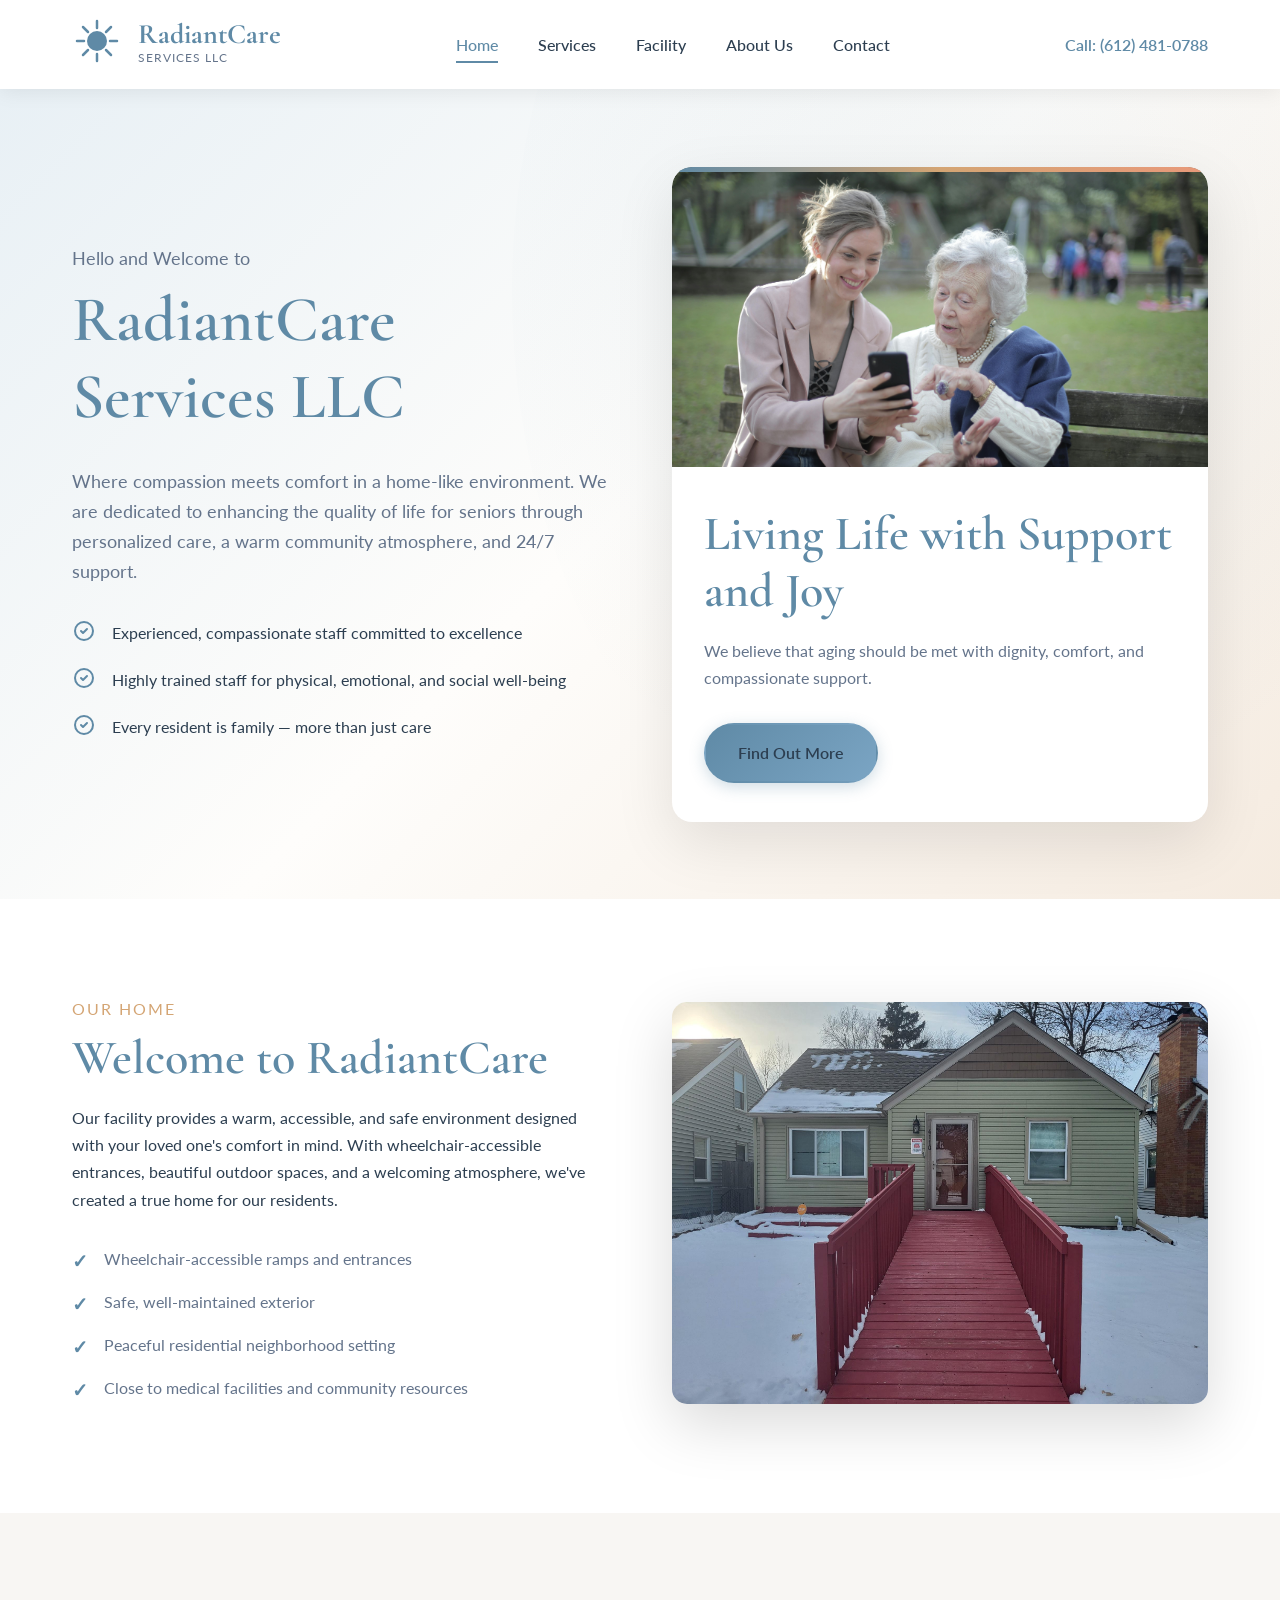
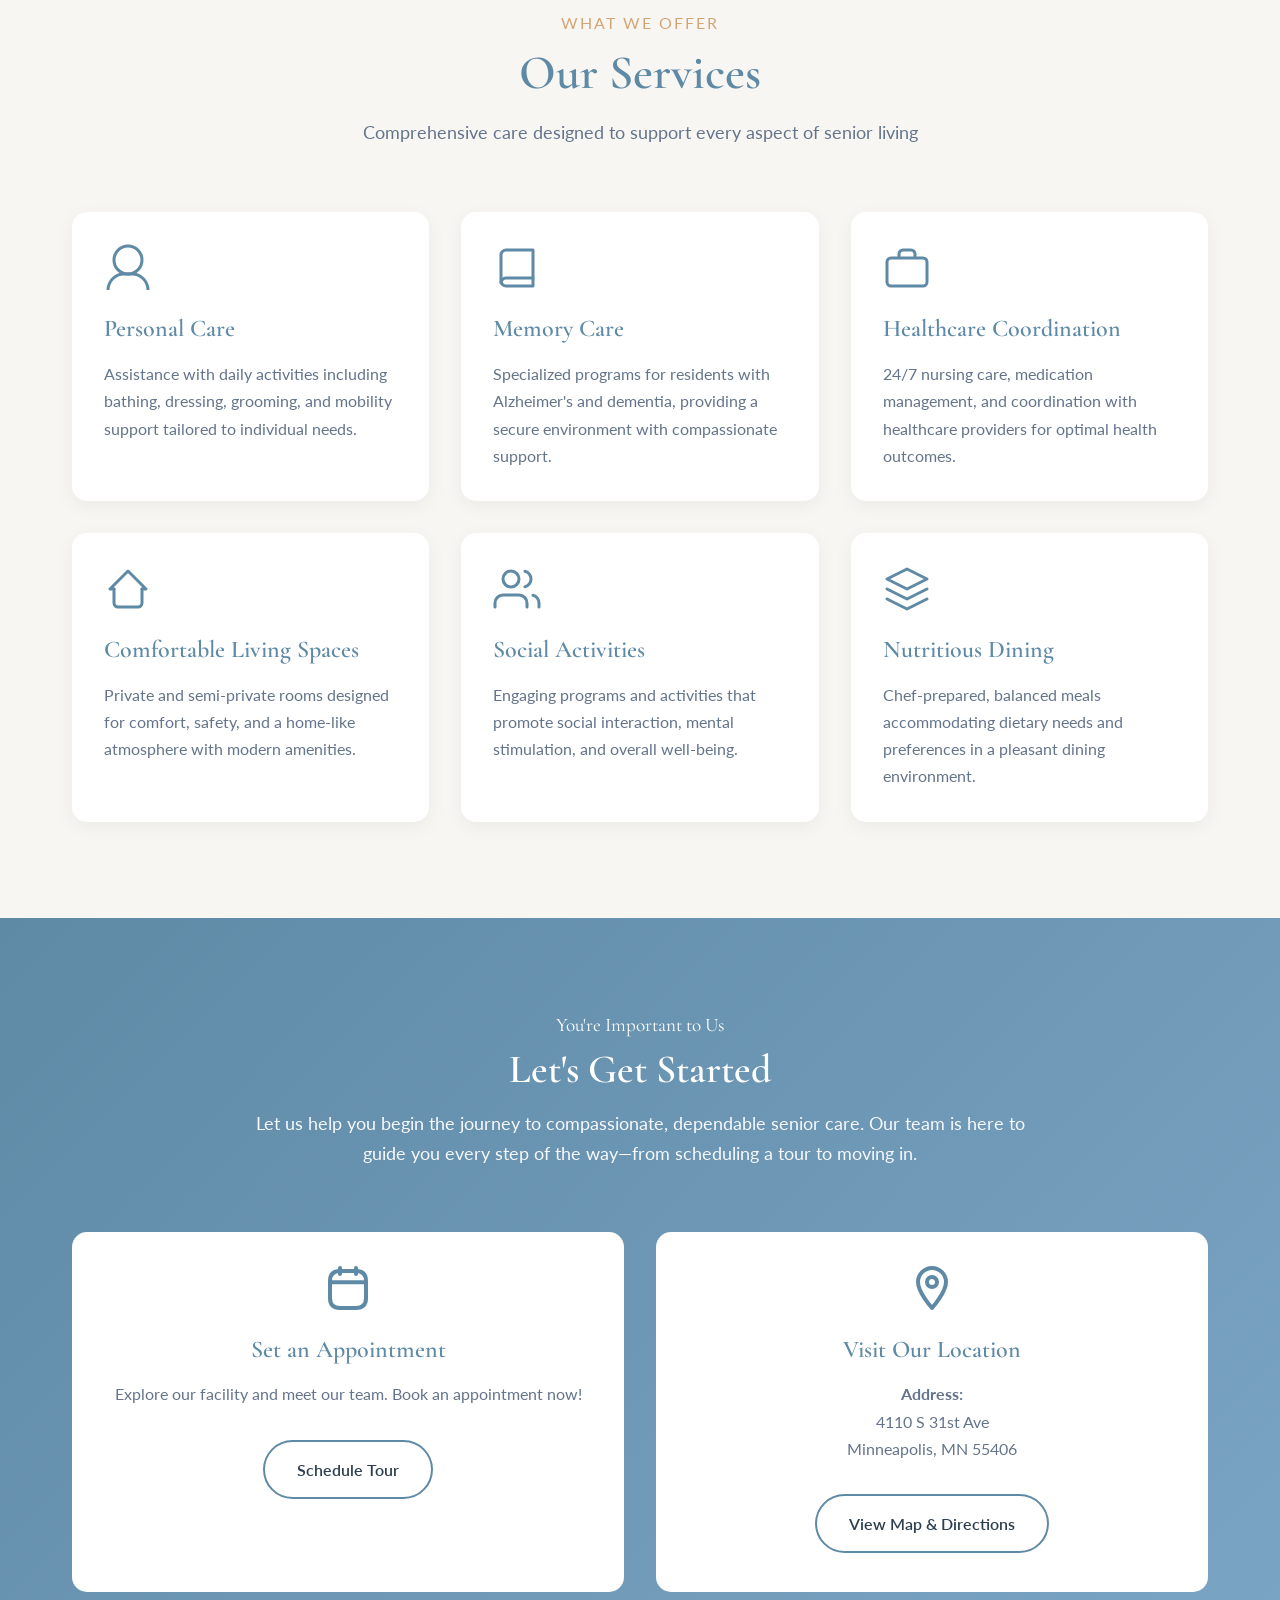
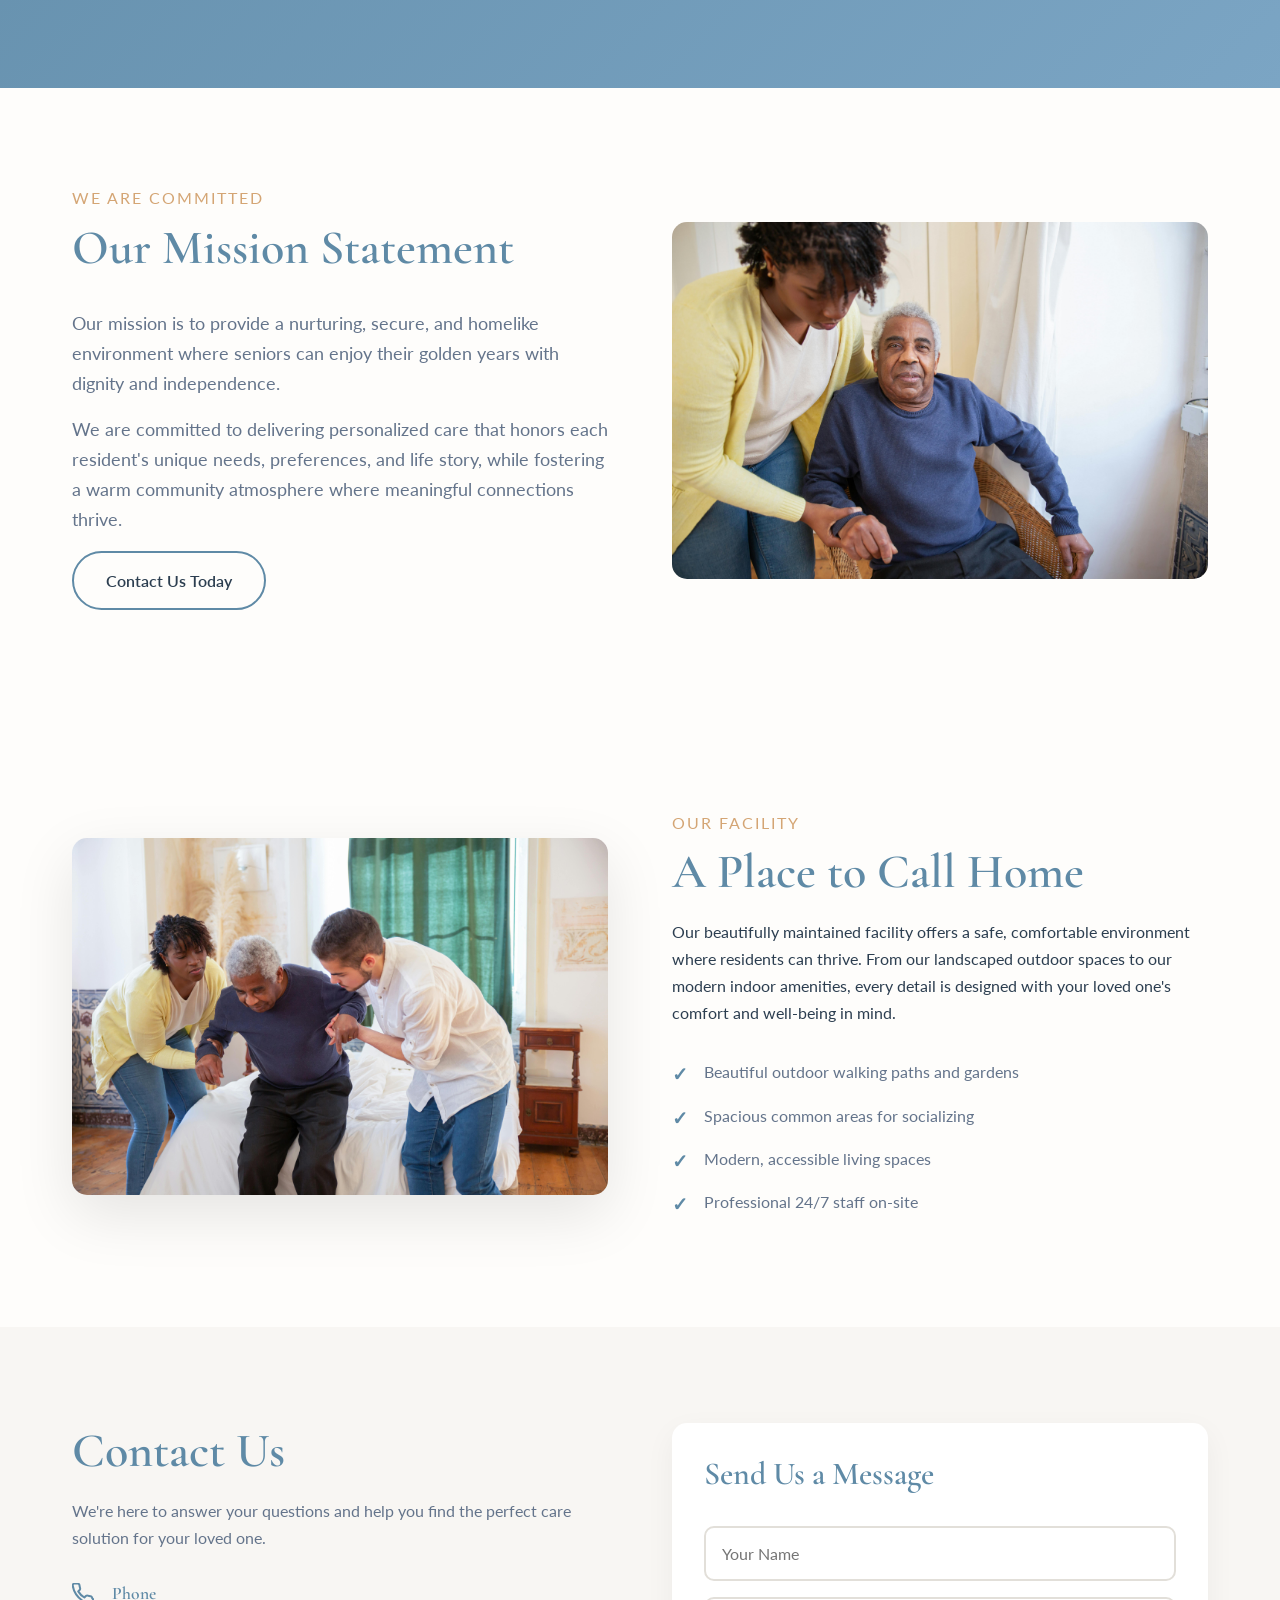
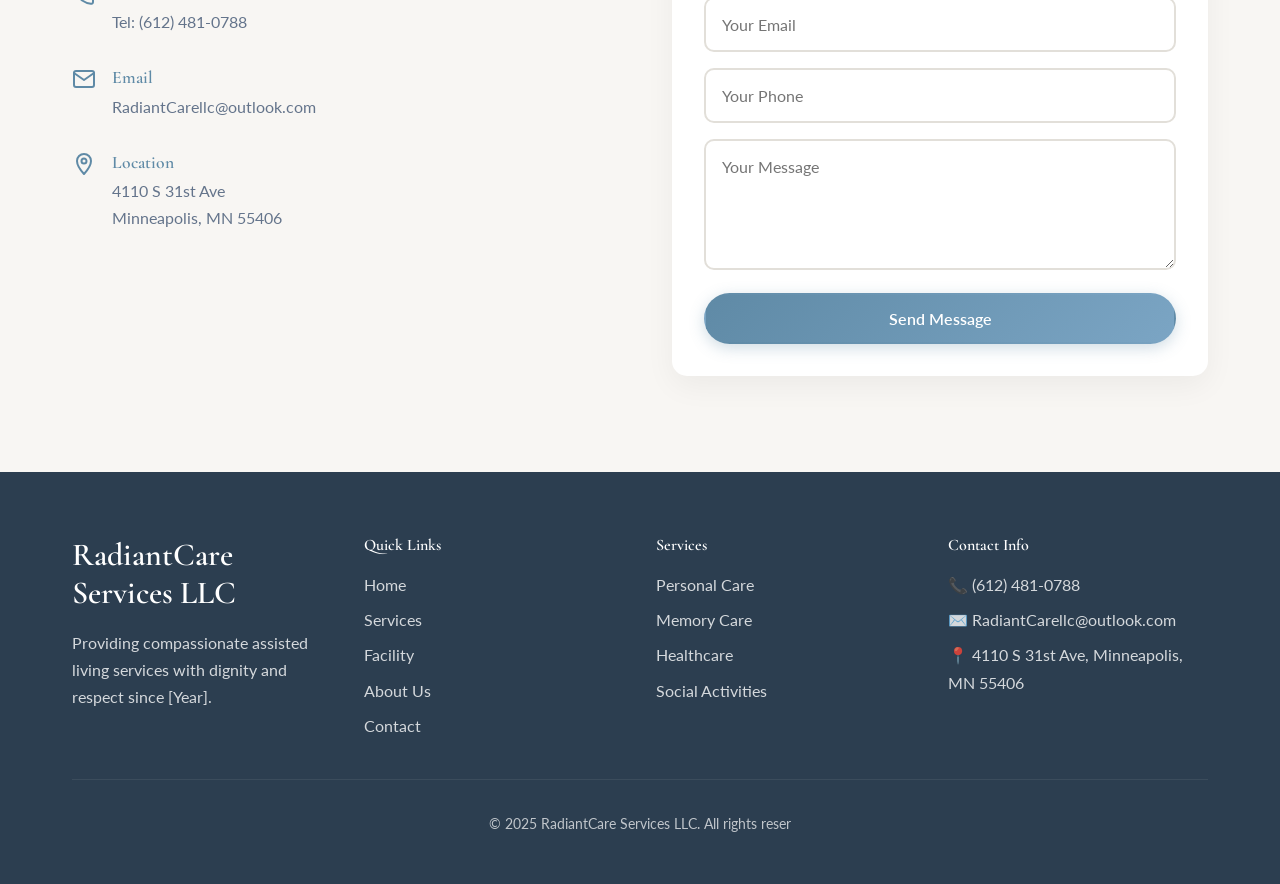
==== index(1).html @ 1e90bb1e "Add files via upload" ====
<!DOCTYPE html>
<html lang="en">
<head>
    <meta charset="UTF-8">
    <meta name="viewport" content="width=device-width, initial-scale=1.0">
    <title>RadiantCare Services LLC - Assisted Living with Compassion</title>
    <link rel="stylesheet" href="styles.css">
    <link rel="preconnect" href="https://fonts.googleapis.com">
    <link rel="preconnect" href="https://fonts.gstatic.com" crossorigin>
    <link href="https://fonts.googleapis.com/css2?family=Cormorant+Garamond:wght@300;400;600;700&family=Lato:wght@300;400;700&display=swap" rel="stylesheet">
</head>
<body>
    <!-- Navigation -->
    <nav class="navbar">
        <div class="container">
            <div class="nav-wrapper">
                <div class="logo">
                    <div class="logo-icon">
                        <svg width="50" height="50" viewBox="0 0 50 50" fill="none" xmlns="http://www.w3.org/2000/svg">
                            <!-- Sun circle -->
                            <circle cx="25" cy="25" r="10" fill="currentColor"/>
                            <!-- Sun rays -->
                            <line x1="25" y1="5" x2="25" y2="12" stroke="currentColor" stroke-width="2.5" stroke-linecap="round"/>
                            <line x1="25" y1="38" x2="25" y2="45" stroke="currentColor" stroke-width="2.5" stroke-linecap="round"/>
                            <line x1="5" y1="25" x2="12" y2="25" stroke="currentColor" stroke-width="2.5" stroke-linecap="round"/>
                            <line x1="38" y1="25" x2="45" y2="25" stroke="currentColor" stroke-width="2.5" stroke-linecap="round"/>
                            <line x1="11" y1="11" x2="16" y2="16" stroke="currentColor" stroke-width="2.5" stroke-linecap="round"/>
                            <line x1="34" y1="34" x2="39" y2="39" stroke="currentColor" stroke-width="2.5" stroke-linecap="round"/>
                            <line x1="39" y1="11" x2="34" y2="16" stroke="currentColor" stroke-width="2.5" stroke-linecap="round"/>
                            <line x1="16" y1="34" x2="11" y2="39" stroke="currentColor" stroke-width="2.5" stroke-linecap="round"/>
                        </svg>
                    </div>
                    <div class="logo-text">
                        <span class="logo-name">RadiantCare</span>
                        <span class="logo-tagline">Services LLC</span>
                    </div>
                </div>
                <div class="nav-menu" id="navMenu">
                    <a href="#home" class="nav-link active">Home</a>
                    <a href="#services" class="nav-link">Services</a>
                    <a href="#facility" class="nav-link">Facility</a>
                    <a href="#about" class="nav-link">About Us</a>
                    <a href="#contact" class="nav-link">Contact</a>
                </div>
                <div class="nav-contact">
                    <span class="phone-number">Call: (612) 481-0788</span>
                </div>
                <button class="menu-toggle" id="menuToggle">
                    <span></span>
                    <span></span>
                    <span></span>
                </button>
            </div>
        </div>
    </nav>

    <!-- Hero Section -->
    <section class="hero" id="home">
        <div class="hero-background"></div>
        <div class="container">
            <div class="hero-content">
                <div class="hero-text">
                    <p class="hero-subtitle">Hello and Welcome to</p>
                    <h1 class="hero-title">RadiantCare Services LLC</h1>
                    <p class="hero-description">Where compassion meets comfort in a home-like environment. We are dedicated to enhancing the quality of life for seniors through personalized care, a warm community atmosphere, and 24/7 support.</p>
                    <div class="hero-features">
                        <div class="feature-item">
                            <div class="feature-icon">
                                <svg width="24" height="24" viewBox="0 0 24 24" fill="none" xmlns="http://www.w3.org/2000/svg">
                                    <path d="M12 21C16.9706 21 21 16.9706 21 12C21 7.02944 16.9706 3 12 3C7.02944 3 3 7.02944 3 12C3 16.9706 7.02944 21 12 21Z" stroke="currentColor" stroke-width="2"/>
                                    <path d="M9 12L11 14L15 10" stroke="currentColor" stroke-width="2" stroke-linecap="round" stroke-linejoin="round"/>
                                </svg>
                            </div>
                            <p>Experienced, compassionate staff committed to excellence</p>
                        </div>
                        <div class="feature-item">
                            <div class="feature-icon">
                                <svg width="24" height="24" viewBox="0 0 24 24" fill="none" xmlns="http://www.w3.org/2000/svg">
                                    <path d="M12 21C16.9706 21 21 16.9706 21 12C21 7.02944 16.9706 3 12 3C7.02944 3 3 7.02944 3 12C3 16.9706 7.02944 21 12 21Z" stroke="currentColor" stroke-width="2"/>
                                    <path d="M9 12L11 14L15 10" stroke="currentColor" stroke-width="2" stroke-linecap="round" stroke-linejoin="round"/>
                                </svg>
                            </div>
                            <p>Highly trained staff for physical, emotional, and social well-being</p>
                        </div>
                        <div class="feature-item">
                            <div class="feature-icon">
                                <svg width="24" height="24" viewBox="0 0 24 24" fill="none" xmlns="http://www.w3.org/2000/svg">
                                    <path d="M12 21C16.9706 21 21 16.9706 21 12C21 7.02944 16.9706 3 12 3C7.02944 3 3 7.02944 3 12C3 16.9706 7.02944 21 12 21Z" stroke="currentColor" stroke-width="2"/>
                                    <path d="M9 12L11 14L15 10" stroke="currentColor" stroke-width="2" stroke-linecap="round" stroke-linejoin="round"/>
                                </svg>
                            </div>
                            <p>Every resident is family — more than just care</p>
                        </div>
                    </div>
                </div>
                <div class="hero-image">
                    <div class="hero-card">
                        <img src="care3.jpg" alt="Caregiver with senior resident" class="hero-photo">
                        <div class="card-content">
                            <h2>Living Life with Support and Joy</h2>
                            <p>We believe that aging should be met with dignity, comfort, and compassionate support.</p>
                            <a href="#services" class="btn btn-primary">Find Out More</a>
                        </div>
                    </div>
                </div>
            </div>
        </div>
    </section>

    <!-- House Showcase Section -->
    <section class="house-showcase">
        <div class="container">
            <div class="house-content">
                <div class="house-text">
                    <p class="section-subtitle">Our Home</p>
                    <h2 class="section-title">Welcome to RadiantCare</h2>
                    <p>Our facility provides a warm, accessible, and safe environment designed with your loved one's comfort in mind. With wheelchair-accessible entrances, beautiful outdoor spaces, and a welcoming atmosphere, we've created a true home for our residents.</p>
                    <ul class="house-features">
                        <li>Wheelchair-accessible ramps and entrances</li>
                        <li>Safe, well-maintained exterior</li>
                        <li>Peaceful residential neighborhood setting</li>
                        <li>Close to medical facilities and community resources</li>
                    </ul>
                </div>
                <div class="house-image">
                    <img src="house.png" alt="RadiantCare Services facility exterior" class="house-photo">
                </div>
            </div>
        </div>
    </section>

    <!-- Services Section -->
    <section class="services" id="services">
        <div class="container">
            <div class="section-header">
                <p class="section-subtitle">What We Offer</p>
                <h2 class="section-title">Our Services</h2>
                <p class="section-description">Comprehensive care designed to support every aspect of senior living</p>
            </div>
            <div class="services-grid">
                <div class="service-card">
                    <div class="service-icon">
                        <svg width="48" height="48" viewBox="0 0 24 24" fill="none" xmlns="http://www.w3.org/2000/svg">
                            <path d="M12 15C15.866 15 19 11.866 19 8C19 4.13401 15.866 1 12 1C8.13401 1 5 4.13401 5 8C5 11.866 8.13401 15 12 15Z" stroke="currentColor" stroke-width="1.5"/>
                            <path d="M2 23C2 18.5817 5.58172 15 10 15H14C18.4183 15 22 18.5817 22 23" stroke="currentColor" stroke-width="1.5"/>
                        </svg>
                    </div>
                    <h3>Personal Care</h3>
                    <p>Assistance with daily activities including bathing, dressing, grooming, and mobility support tailored to individual needs.</p>
                </div>
                <div class="service-card">
                    <div class="service-icon">
                        <svg width="48" height="48" viewBox="0 0 24 24" fill="none" xmlns="http://www.w3.org/2000/svg">
                            <path d="M4 19.5C4 18.837 4.26339 18.2011 4.73223 17.7322C5.20107 17.2634 5.83696 17 6.5 17H20" stroke="currentColor" stroke-width="1.5" stroke-linecap="round" stroke-linejoin="round"/>
                            <path d="M6.5 3H20V21H6.5C5.83696 21 5.20107 20.7366 4.73223 20.2678C4.26339 19.7989 4 19.163 4 18.5V5.5C4 4.83696 4.26339 4.20107 4.73223 3.73223C5.20107 3.26339 5.83696 3 6.5 3Z" stroke="currentColor" stroke-width="1.5" stroke-linecap="round" stroke-linejoin="round"/>
                        </svg>
                    </div>
                    <h3>Memory Care</h3>
                    <p>Specialized programs for residents with Alzheimer's and dementia, providing a secure environment with compassionate support.</p>
                </div>
                <div class="service-card">
                    <div class="service-icon">
                        <svg width="48" height="48" viewBox="0 0 24 24" fill="none" xmlns="http://www.w3.org/2000/svg">
                            <path d="M20 7H4C2.89543 7 2 7.89543 2 9V19C2 20.1046 2.89543 21 4 21H20C21.1046 21 22 20.1046 22 19V9C22 7.89543 21.1046 7 20 7Z" stroke="currentColor" stroke-width="1.5"/>
                            <path d="M16 7V5C16 4.46957 15.7893 3.96086 15.4142 3.58579C15.0391 3.21071 14.5304 3 14 3H10C9.46957 3 8.96086 3.21071 8.58579 3.58579C8.21071 3.96086 8 4.46957 8 5V7" stroke="currentColor" stroke-width="1.5"/>
                        </svg>
                    </div>
                    <h3>Healthcare Coordination</h3>
                    <p>24/7 nursing care, medication management, and coordination with healthcare providers for optimal health outcomes.</p>
                </div>
                <div class="service-card">
                    <div class="service-icon">
                        <svg width="48" height="48" viewBox="0 0 24 24" fill="none" xmlns="http://www.w3.org/2000/svg">
                            <path d="M5 12H3L12 3L21 12H19" stroke="currentColor" stroke-width="1.5" stroke-linecap="round" stroke-linejoin="round"/>
                            <path d="M5 12V19C5 19.5304 5.21071 20.0391 5.58579 20.4142C5.96086 20.7893 6.46957 21 7 21H17C17.5304 21 18.0391 20.7893 18.4142 20.4142C18.7893 20.0391 19 19.5304 19 19V12" stroke="currentColor" stroke-width="1.5" stroke-linecap="round" stroke-linejoin="round"/>
                        </svg>
                    </div>
                    <h3>Comfortable Living Spaces</h3>
                    <p>Private and semi-private rooms designed for comfort, safety, and a home-like atmosphere with modern amenities.</p>
                </div>
                <div class="service-card">
                    <div class="service-icon">
                        <svg width="48" height="48" viewBox="0 0 24 24" fill="none" xmlns="http://www.w3.org/2000/svg">
                            <path d="M17 21V19C17 17.9391 16.5786 16.9217 15.8284 16.1716C15.0783 15.4214 14.0609 15 13 15H5C3.93913 15 2.92172 15.4214 2.17157 16.1716C1.42143 16.9217 1 17.9391 1 19V21" stroke="currentColor" stroke-width="1.5" stroke-linecap="round" stroke-linejoin="round"/>
                            <path d="M9 11C11.2091 11 13 9.20914 13 7C13 4.79086 11.2091 3 9 3C6.79086 3 5 4.79086 5 7C5 9.20914 6.79086 11 9 11Z" stroke="currentColor" stroke-width="1.5" stroke-linecap="round" stroke-linejoin="round"/>
                            <path d="M23 21V19C22.9993 18.1137 22.7044 17.2528 22.1614 16.5523C21.6184 15.8519 20.8581 15.3516 20 15.13" stroke="currentColor" stroke-width="1.5" stroke-linecap="round" stroke-linejoin="round"/>
                            <path d="M16 3.13C16.8604 3.35031 17.623 3.85071 18.1676 4.55232C18.7122 5.25392 19.0078 6.11683 19.0078 7.005C19.0078 7.89318 18.7122 8.75608 18.1676 9.45769C17.623 10.1593 16.8604 10.6597 16 10.88" stroke="currentColor" stroke-width="1.5" stroke-linecap="round" stroke-linejoin="round"/>
                        </svg>
                    </div>
                    <h3>Social Activities</h3>
                    <p>Engaging programs and activities that promote social interaction, mental stimulation, and overall well-being.</p>
                </div>
                <div class="service-card">
                    <div class="service-icon">
                        <svg width="48" height="48" viewBox="0 0 24 24" fill="none" xmlns="http://www.w3.org/2000/svg">
                            <path d="M12 2L2 7L12 12L22 7L12 2Z" stroke="currentColor" stroke-width="1.5" stroke-linecap="round" stroke-linejoin="round"/>
                            <path d="M2 17L12 22L22 17" stroke="currentColor" stroke-width="1.5" stroke-linecap="round" stroke-linejoin="round"/>
                            <path d="M2 12L12 17L22 12" stroke="currentColor" stroke-width="1.5" stroke-linecap="round" stroke-linejoin="round"/>
                        </svg>
                    </div>
                    <h3>Nutritious Dining</h3>
                    <p>Chef-prepared, balanced meals accommodating dietary needs and preferences in a pleasant dining environment.</p>
                </div>
            </div>
        </div>
    </section>

    <!-- CTA Section -->
    <section class="cta-section">
        <div class="container">
            <div class="cta-content">
                <div class="cta-text">
                    <h2>You're Important to Us</h2>
                    <h3>Let's Get Started</h3>
                    <p>Let us help you begin the journey to compassionate, dependable senior care. Our team is here to guide you every step of the way—from scheduling a tour to moving in.</p>
                </div>
                <div class="cta-actions">
                    <div class="cta-card">
                        <div class="cta-icon">
                            <svg width="48" height="48" viewBox="0 0 24 24" fill="none" xmlns="http://www.w3.org/2000/svg">
                                <path d="M8 2V5" stroke="currentColor" stroke-width="2" stroke-linecap="round" stroke-linejoin="round"/>
                                <path d="M16 2V5" stroke="currentColor" stroke-width="2" stroke-linecap="round" stroke-linejoin="round"/>
                                <path d="M3.5 9.09H20.5" stroke="currentColor" stroke-width="2" stroke-linecap="round" stroke-linejoin="round"/>
                                <path d="M21 8.5V17C21 20 19.5 22 16 22H8C4.5 22 3 20 3 17V8.5C3 5.5 4.5 3.5 8 3.5H16C19.5 3.5 21 5.5 21 8.5Z" stroke="currentColor" stroke-width="2" stroke-linecap="round" stroke-linejoin="round"/>
                            </svg>
                        </div>
                        <h4>Set an Appointment</h4>
                        <p>Explore our facility and meet our team. Book an appointment now!</p>
                        <a href="mailto:RadiantCarellc@outlook.com?subject=Schedule%20Tour%20Request&body=Hello,%0D%0A%0D%0AI%20would%20like%20to%20schedule%20a%20tour%20of%20RadiantCare%20Services.%0D%0A%0D%0AName:%20%0D%0APhone:%20%0D%0APreferred%20Date/Time:%20%0D%0A%0D%0AThank%20you!" class="btn btn-secondary">Schedule Tour</a>
                    </div>
                    <div class="cta-card">
                        <div class="cta-icon">
                            <svg width="48" height="48" viewBox="0 0 24 24" fill="none" xmlns="http://www.w3.org/2000/svg">
                                <path d="M12 2C8.13 2 5 5.13 5 9C5 14.25 12 22 12 22C12 22 19 14.25 19 9C19 5.13 15.87 2 12 2Z" stroke="currentColor" stroke-width="2" stroke-linecap="round" stroke-linejoin="round"/>
                                <path d="M12 11.5C13.3807 11.5 14.5 10.3807 14.5 9C14.5 7.61929 13.3807 6.5 12 6.5C10.6193 6.5 9.5 7.61929 9.5 9C9.5 10.3807 10.6193 11.5 12 11.5Z" stroke="currentColor" stroke-width="2" stroke-linecap="round" stroke-linejoin="round"/>
                            </svg>
                        </div>
                        <h4>Visit Our Location</h4>
                        <p><strong>Address:</strong><br>4110 S 31st Ave<br>Minneapolis, MN 55406</p>
                        <a href="https://www.google.com/maps/search/?api=1&query=4110+S+31st+Ave+Minneapolis+MN+55406" target="_blank" class="btn btn-secondary">View Map & Directions</a>
                    </div>
                </div>
            </div>
        </div>
    </section>

    <!-- Mission Section -->
    <section class="mission" id="about">
        <div class="container">
            <div class="mission-wrapper">
                <div class="mission-content">
                    <p class="mission-label">We Are Committed</p>
                    <h2 class="mission-title">Our Mission Statement</h2>
                    <p class="mission-text">Our mission is to provide a nurturing, secure, and homelike environment where seniors can enjoy their golden years with dignity and independence.</p>
                    <p class="mission-text">We are committed to delivering personalized care that honors each resident's unique needs, preferences, and life story, while fostering a warm community atmosphere where meaningful connections thrive.</p>
                    <a href="#contact" class="btn btn-outline">Contact Us Today</a>
                </div>
                <div class="mission-image">
                    <img src="care2.jpg" alt="Compassionate care at RadiantCare" class="mission-photo">
                </div>
            </div>
        </div>
    </section>

    <!-- Facility Preview Section -->
    <section class="facility-preview" id="facility">
        <div class="container">
            <div class="facility-content">
                <div class="facility-image">
                    <img src="care1.jpg" alt="Quality care at RadiantCare" class="facility-photo">
                </div>
                <div class="facility-text">
                    <p class="section-subtitle">Our Facility</p>
                    <h2 class="section-title">A Place to Call Home</h2>
                    <p>Our beautifully maintained facility offers a safe, comfortable environment where residents can thrive. From our landscaped outdoor spaces to our modern indoor amenities, every detail is designed with your loved one's comfort and well-being in mind.</p>
                    <ul class="facility-features">
                        <li>Beautiful outdoor walking paths and gardens</li>
                        <li>Spacious common areas for socializing</li>
                        <li>Modern, accessible living spaces</li>
                        <li>Professional 24/7 staff on-site</li>
                    </ul>
                </div>
            </div>
        </div>
    </section>

    <!-- Contact Section -->
    <section class="contact" id="contact">
        <div class="container">
            <div class="contact-wrapper">
                <div class="contact-info">
                    <h2>Contact Us</h2>
                    <p>We're here to answer your questions and help you find the perfect care solution for your loved one.</p>
                    
                    <div class="contact-details">
                        <div class="contact-item">
                            <div class="contact-icon">
                                <svg width="24" height="24" viewBox="0 0 24 24" fill="none" xmlns="http://www.w3.org/2000/svg">
                                    <path d="M21 15.9999V18.9999C21.0011 19.2662 20.9441 19.5299 20.8325 19.7727C20.7209 20.0154 20.5573 20.2312 20.3521 20.4044C20.1469 20.5776 19.9046 20.7042 19.6407 20.7753C19.3769 20.8464 19.0986 20.8603 18.83 20.8159C15.7428 20.3737 12.787 19.2271 10.19 17.4599C7.77382 15.8429 5.72533 13.7944 4.10833 11.3782C2.33333 8.7677 1.18659 5.79562 0.753333 2.69321C0.708953 2.42568 0.722517 2.14899 0.793303 1.88629C0.86409 1.62359 0.990246 1.38229 1.16227 1.17783C1.3343 0.973365 1.54905 0.809501 1.79065 0.697594C2.03225 0.585686 2.29478 0.527906 2.56 0.527832H5.56C6.03013 0.523023 6.48473 0.693577 6.83478 1.0068C7.18484 1.32001 7.40811 1.75451 7.46 2.21983C7.55774 3.14947 7.75728 4.06585 8.05333 4.95316C8.18759 5.33425 8.20126 5.74663 8.09272 6.13629C7.98417 6.52595 7.75869 6.87426 7.44333 7.13316L6.20667 8.36983C7.71866 10.8811 9.84189 13.0043 12.3533 14.5163L13.59 13.2796C13.8489 12.9643 14.1972 12.7388 14.5869 12.6302C14.9765 12.5217 15.3889 12.5354 15.77 12.6696C16.6573 12.9657 17.5737 13.1652 18.5033 13.2629C18.9729 13.3151 19.4107 13.5418 19.7241 13.8969C20.0375 14.252 20.2045 14.7118 20.1933 15.1849L21 15.9999Z" stroke="currentColor" stroke-width="2" stroke-linecap="round" stroke-linejoin="round"/>
                                </svg>
                            </div>
                            <div>
                                <h4>Phone</h4>
                                <p>Tel: (612) 481-0788</p>
                            </div>
                        </div>
                        
                        <div class="contact-item">
                            <div class="contact-icon">
                                <svg width="24" height="24" viewBox="0 0 24 24" fill="none" xmlns="http://www.w3.org/2000/svg">
                                    <path d="M4 4H20C21.1 4 22 4.9 22 6V18C22 19.1 21.1 20 20 20H4C2.9 20 2 19.1 2 18V6C2 4.9 2.9 4 4 4Z" stroke="currentColor" stroke-width="2" stroke-linecap="round" stroke-linejoin="round"/>
                                    <path d="M22 6L12 13L2 6" stroke="currentColor" stroke-width="2" stroke-linecap="round" stroke-linejoin="round"/>
                                </svg>
                            </div>
                            <div>
                                <h4>Email</h4>
                                <p>RadiantCarellc@outlook.com</p>
                            </div>
                        </div>
                        
                        <div class="contact-item">
                            <div class="contact-icon">
                                <svg width="24" height="24" viewBox="0 0 24 24" fill="none" xmlns="http://www.w3.org/2000/svg">
                                    <path d="M12 2C8.13 2 5 5.13 5 9C5 14.25 12 22 12 22C12 22 19 14.25 19 9C19 5.13 15.87 2 12 2Z" stroke="currentColor" stroke-width="2" stroke-linecap="round" stroke-linejoin="round"/>
                                    <path d="M12 11.5C13.3807 11.5 14.5 10.3807 14.5 9C14.5 7.61929 13.3807 6.5 12 6.5C10.6193 6.5 9.5 7.61929 9.5 9C9.5 10.3807 10.6193 11.5 12 11.5Z" stroke="currentColor" stroke-width="2" stroke-linecap="round" stroke-linejoin="round"/>
                                </svg>
                            </div>
                            <div>
                                <h4>Location</h4>
                                <p>4110 S 31st Ave</p>
                                <p>Minneapolis, MN 55406</p>
                            </div>
                        </div>
                    </div>
                </div>
                
                <div class="contact-form">
                    <h3>Send Us a Message</h3>
                    <form action="https://formspree.io/f/xanyglvb" method="POST" id="contactForm">
                        <div class="form-group">
                            <input type="text" name="name" placeholder="Your Name" required>
                        </div>
                        <div class="form-group">
                            <input type="email" name="email" placeholder="Your Email" required>
                        </div>
                        <div class="form-group">
                            <input type="tel" name="phone" placeholder="Your Phone">
                        </div>
                        <div class="form-group">
                            <textarea name="message" placeholder="Your Message" rows="5" required></textarea>
                        </div>
                        <button type="submit" class="btn btn-primary btn-full">Send Message</button>
                    </form>
                </div>
            </div>
        </div>
    </section>

    <!-- Footer -->
    <footer class="footer">
        <div class="container">
            <div class="footer-content">
                <div class="footer-section">
                    <h3>RadiantCare Services LLC</h3>
                    <p>Providing compassionate assisted living services with dignity and respect since [Year].</p>
                </div>
                <div class="footer-section">
                    <h4>Quick Links</h4>
                    <ul>
                        <li><a href="#home">Home</a></li>
                        <li><a href="#services">Services</a></li>
                        <li><a href="#facility">Facility</a></li>
                        <li><a href="#about">About Us</a></li>
                        <li><a href="#contact">Contact</a></li>
                    </ul>
                </div>
                <div class="footer-section">
                    <h4>Services</h4>
                    <ul>
                        <li><a href="#services">Personal Care</a></li>
                        <li><a href="#services">Memory Care</a></li>
                        <li><a href="#services">Healthcare</a></li>
                        <li><a href="#services">Social Activities</a></li>
                    </ul>
                </div>
                <div class="footer-section">
                    <h4>Contact Info</h4>
                    <ul class="contact-list">
                        <li>📞 (612) 481-0788</li>
                        <li>✉️ RadiantCarellc@outlook.com</li>
                        <li>📍 4110 S 31st Ave, Minneapolis, MN 55406</li>
                    </ul>
                </div>
            </div>
            <div class="footer-bottom">
                <p>&copy; 2025 RadiantCare Services LLC. All rights reser
---- styles.css ----
/* CSS Variables */
:root {
    /* Colors - Warm, trustworthy palette */
    --primary-color: #5f8aa6;
    --primary-light: #7ba5c4;
    --primary-dark: #4a6d85;
    --secondary-color: #d4a574;
    --accent-color: #e8997a;
    --text-dark: #2c3e50;
    --text-light: #64748b;
    --background: #fefdfb;
    --background-alt: #f8f6f3;
    --border-color: #e2dfd9;
    --white: #ffffff;
    
    /* Typography */
    --font-display: 'Cormorant Garamond', serif;
    --font-body: 'Lato', sans-serif;
    
    /* Spacing */
    --spacing-xs: 0.5rem;
    --spacing-sm: 1rem;
    --spacing-md: 2rem;
    --spacing-lg: 4rem;
    --spacing-xl: 6rem;
    
    /* Transitions */
    --transition: all 0.3s cubic-bezier(0.4, 0, 0.2, 1);
}

/* Reset & Base Styles */
* {
    margin: 0;
    padding: 0;
    box-sizing: border-box;
}

html {
    scroll-behavior: smooth;
}

body {
    font-family: var(--font-body);
    color: var(--text-dark);
    background-color: var(--background);
    line-height: 1.7;
    overflow-x: hidden;
}

.container {
    max-width: 1200px;
    margin: 0 auto;
    padding: 0 var(--spacing-md);
}

/* Typography */
h1, h2, h3, h4, h5, h6 {
    font-family: var(--font-display);
    font-weight: 600;
    line-height: 1.2;
    margin-bottom: var(--spacing-sm);
}

h1 {
    font-size: clamp(2.5rem, 5vw, 4rem);
}

h2 {
    font-size: clamp(2rem, 4vw, 3rem);
}

h3 {
    font-size: clamp(1.5rem, 3vw, 2rem);
}

p {
    margin-bottom: var(--spacing-sm);
}

/* Buttons */
.btn {
    font-family: var(--font-body);
    padding: 0.875rem 2rem;
    border: 2px solid transparent;
    border-radius: 50px;
    font-size: 1rem;
    font-weight: 600;
    cursor: pointer;
    transition: var(--transition);
    text-decoration: none;
    display: inline-block;
    position: relative;
    overflow: hidden;
    text-align: center;
}

a.btn {
    color: inherit;
}

.btn::before {
    content: '';
    position: absolute;
    top: 50%;
    left: 50%;
    width: 0;
    height: 0;
    border-radius: 50%;
    background: rgba(255, 255, 255, 0.2);
    transform: translate(-50%, -50%);
    transition: width 0.6s, height 0.6s;
}

.btn:hover::before {
    width: 300px;
    height: 300px;
}

.btn-primary {
    background: linear-gradient(135deg, var(--primary-color), var(--primary-light));
    color: var(--white);
    box-shadow: 0 4px 15px rgba(95, 138, 166, 0.3);
}

.btn-primary:hover {
    transform: translateY(-2px);
    box-shadow: 0 6px 20px rgba(95, 138, 166, 0.4);
}

.btn-secondary {
    background: var(--white);
    color: var(--primary-color);
    border-color: var(--primary-color);
}

.btn-secondary:hover {
    background: var(--primary-color);
    color: var(--white);
}

.btn-outline {
    background: transparent;
    color: var(--primary-color);
    border-color: var(--primary-color);
}

.btn-outline:hover {
    background: var(--primary-color);
    color: var(--white);
}

.btn-full {
    width: 100%;
}

/* Navigation */
.navbar {
    background: var(--white);
    box-shadow: 0 2px 20px rgba(0, 0, 0, 0.08);
    position: sticky;
    top: 0;
    z-index: 1000;
    animation: slideDown 0.5s ease-out;
}

@keyframes slideDown {
    from {
        transform: translateY(-100%);
        opacity: 0;
    }
    to {
        transform: translateY(0);
        opacity: 1;
    }
}

.nav-wrapper {
    display: flex;
    justify-content: space-between;
    align-items: center;
    padding: 1rem 0;
}

.logo {
    display: flex;
    align-items: center;
    gap: 1rem;
}

.logo-icon {
    color: var(--primary-color);
    animation: pulse 2s infinite;
}

@keyframes pulse {
    0%, 100% {
        transform: scale(1);
    }
    50% {
        transform: scale(1.05);
    }
}

.logo-text {
    display: flex;
    flex-direction: column;
}

.logo-name {
    font-family: var(--font-display);
    font-size: 1.75rem;
    font-weight: 700;
    color: var(--primary-color);
    line-height: 1;
}

.logo-tagline {
    font-size: 0.75rem;
    color: var(--text-light);
    text-transform: uppercase;
    letter-spacing: 1px;
}

.nav-menu {
    display: flex;
    gap: 2.5rem;
}

.nav-link {
    color: var(--text-dark);
    text-decoration: none;
    font-weight: 500;
    position: relative;
    transition: var(--transition);
}

.nav-link::after {
    content: '';
    position: absolute;
    bottom: -5px;
    left: 0;
    width: 0;
    height: 2px;
    background: var(--primary-color);
    transition: width 0.3s ease;
}

.nav-link:hover,
.nav-link.active {
    color: var(--primary-color);
}

.nav-link:hover::after,
.nav-link.active::after {
    width: 100%;
}

.nav-contact {
    display: flex;
    align-items: center;
}

.phone-number {
    font-weight: 600;
    color: var(--primary-color);
}

.menu-toggle {
    display: none;
    flex-direction: column;
    gap: 5px;
    background: none;
    border: none;
    cursor: pointer;
}

.menu-toggle span {
    width: 25px;
    height: 3px;
    background: var(--primary-color);
    transition: var(--transition);
}

/* Hero Section */
.hero {
    position: relative;
    min-height: 90vh;
    display: flex;
    align-items: center;
    padding: var(--spacing-lg) 0;
    overflow: hidden;
}

.hero-background {
    position: absolute;
    top: 0;
    left: 0;
    width: 100%;
    height: 100%;
    background: linear-gradient(135deg, #e8f0f5 0%, #fefdfb 50%, #f5ebe0 100%);
    z-index: -1;
}

.hero-background::before {
    content: '';
    position: absolute;
    top: -50%;
    right: -10%;
    width: 70%;
    height: 150%;
    background: radial-gradient(circle, rgba(95, 138, 166, 0.08) 0%, transparent 70%);
    border-radius: 50%;
    animation: float 20s infinite ease-in-out;
}

@keyframes float {
    0%, 100% {
        transform: translate(0, 0) rotate(0deg);
    }
    33% {
        transform: translate(30px, -30px) rotate(5deg);
    }
    66% {
        transform: translate(-20px, 20px) rotate(-5deg);
    }
}

.hero-content {
    display: grid;
    grid-template-columns: 1fr 1fr;
    gap: var(--spacing-lg);
    align-items: center;
}

.hero-text {
    animation: fadeInLeft 1s ease-out;
}

@keyframes fadeInLeft {
    from {
        opacity: 0;
        transform: translateX(-50px);
    }
    to {
        opacity: 1;
        transform: translateX(0);
    }
}

.hero-subtitle {
    font-size: 1.1rem;
    color: var(--text-light);
    margin-bottom: 0.5rem;
}

.hero-title {
    color: var(--primary-color);
    margin-bottom: var(--spacing-md);
    position: relative;
    display: inline-block;
}

.hero-description {
    font-size: 1.1rem;
    color: var(--text-light);
    margin-bottom: var(--spacing-md);
    max-width: 600px;
}

.hero-features {
    display: flex;
    flex-direction: column;
    gap: 1rem;
    margin-top: var(--spacing-md);
}

.feature-item {
    display: flex;
    gap: 1rem;
    align-items: flex-start;
    animation: fadeInUp 0.8s ease-out backwards;
}

.feature-item:nth-child(1) {
    animation-delay: 0.2s;
}

.feature-item:nth-child(2) {
    animation-delay: 0.4s;
}

.feature-item:nth-child(3) {
    animation-delay: 0.6s;
}

@keyframes fadeInUp {
    from {
        opacity: 0;
        transform: translateY(30px);
    }
    to {
        opacity: 1;
        transform: translateY(0);
    }
}

.feature-icon {
    color: var(--primary-color);
    flex-shrink: 0;
}

.feature-item p {
    margin: 0;
    color: var(--text-dark);
}

.hero-image {
    animation: fadeInRight 1s ease-out;
}

@keyframes fadeInRight {
    from {
        opacity: 0;
        transform: translateX(50px);
    }
    to {
        opacity: 1;
        transform: translateX(0);
    }
}

.hero-card {
    background: var(--white);
    border-radius: 20px;
    padding: 0;
    box-shadow: 0 20px 60px rgba(0, 0, 0, 0.1);
    position: relative;
    overflow: hidden;
}

.hero-photo {
    width: 100%;
    height: 300px;
    object-fit: cover;
    border-radius: 20px 20px 0 0;
}

.hero-card::before {
    content: '';
    position: absolute;
    top: 0;
    left: 0;
    width: 100%;
    height: 5px;
    background: linear-gradient(90deg, var(--primary-color), var(--secondary-color), var(--accent-color));
}

.card-content {
    padding: var(--spacing-md);
}

.card-content h2 {
    color: var(--primary-color);
    margin-bottom: var(--spacing-sm);
}

.card-content p {
    color: var(--text-light);
    margin-bottom: var(--spacing-md);
}

/* House Showcase Section */
.house-showcase {
    padding: var(--spacing-xl) 0;
    background: var(--white);
}

.house-content {
    display: grid;
    grid-template-columns: 1fr 1fr;
    gap: var(--spacing-lg);
    align-items: center;
}

.house-photo {
    width: 100%;
    height: auto;
    border-radius: 15px;
    box-shadow: 0 20px 60px rgba(0, 0, 0, 0.15);
}

.house-features {
    list-style: none;
    margin-top: var(--spacing-md);
}

.house-features li {
    padding-left: 2rem;
    margin-bottom: 1rem;
    position: relative;
    color: var(--text-light);
}

.house-features li::before {
    content: "✓";
    position: absolute;
    left: 0;
    color: var(--primary-color);
    font-weight: bold;
    font-size: 1.2rem;
}

/* Services Section */
.services {
    padding: var(--spacing-xl) 0;
    background: var(--background-alt);
}

.section-header {
    text-align: center;
    margin-bottom: var(--spacing-lg);
    animation: fadeInUp 0.8s ease-out;
}

.section-subtitle {
    color: var(--secondary-color);
    font-size: 1rem;
    text-transform: uppercase;
    letter-spacing: 2px;
    margin-bottom: 0.5rem;
}

.section-title {
    color: var(--primary-color);
    margin-bottom: var(--spacing-sm);
}

.section-description {
    color: var(--text-light);
    font-size: 1.1rem;
    max-width: 600px;
    margin: 0 auto;
}

.services-grid {
    display: grid;
    grid-template-columns: repeat(auto-fit, minmax(300px, 1fr));
    gap: var(--spacing-md);
}

.service-card {
    background: var(--white);
    padding: var(--spacing-md);
    border-radius: 15px;
    box-shadow: 0 5px 20px rgba(0, 0, 0, 0.05);
    transition: var(--transition);
    animation: fadeInUp 0.8s ease-out backwards;
}

.service-card:nth-child(1) { animation-delay: 0.1s; }
.service-card:nth-child(2) { animation-delay: 0.2s; }
.service-card:nth-child(3) { animation-delay: 0.3s; }
.service-card:nth-child(4) { animation-delay: 0.4s; }
.service-card:nth-child(5) { animation-delay: 0.5s; }
.service-card:nth-child(6) { animation-delay: 0.6s; }

.service-card:hover {
    transform: translateY(-10px);
    box-shadow: 0 15px 40px rgba(95, 138, 166, 0.15);
}

.service-icon {
    color: var(--primary-color);
    margin-bottom: var(--spacing-sm);
}

.service-card h3 {
    color: var(--primary-color);
    font-size: 1.5rem;
    margin-bottom: var(--spacing-sm);
}

.service-card p {
    color: var(--text-light);
    margin: 0;
}

/* CTA Section */
.cta-section {
    padding: var(--spacing-xl) 0;
    background: linear-gradient(135deg, var(--primary-color), var(--primary-light));
    color: var(--white);
}

.cta-content {
    text-align: center;
}

.cta-text {
    margin-bottom: var(--spacing-lg);
}

.cta-text h2 {
    color: var(--white);
    font-size: 1.2rem;
    font-weight: 400;
    margin-bottom: 0.5rem;
}

.cta-text h3 {
    color: var(--white);
    font-size: 2.5rem;
    margin-bottom: var(--spacing-sm);
}

.cta-text p {
    font-size: 1.1rem;
    opacity: 0.95;
    max-width: 800px;
    margin: 0 auto;
}

.cta-actions {
    display: grid;
    grid-template-columns: repeat(auto-fit, minmax(300px, 1fr));
    gap: var(--spacing-md);
    margin-top: var(--spacing-lg);
}

.cta-card {
    background: var(--white);
    padding: var(--spacing-md);
    border-radius: 15px;
    color: var(--text-dark);
    transition: var(--transition);
}

.cta-card:hover {
    transform: scale(1.05);
    box-shadow: 0 20px 40px rgba(0, 0, 0, 0.2);
}

.cta-icon {
    color: var(--primary-color);
    margin-bottom: var(--spacing-sm);
}

.cta-card h4 {
    color: var(--primary-color);
    font-size: 1.5rem;
    margin-bottom: var(--spacing-sm);
}

.cta-card p {
    color: var(--text-light);
    margin-bottom: var(--spacing-md);
}

/* Mission Section */
.mission {
    padding: var(--spacing-xl) 0;
    background: var(--background);
}

.mission-wrapper {
    display: grid;
    grid-template-columns: 1fr 1fr;
    gap: var(--spacing-lg);
    align-items: center;
}

.mission-content {
    animation: fadeInLeft 0.8s ease-out;
}

.mission-label {
    color: var(--secondary-color);
    font-size: 1rem;
    text-transform: uppercase;
    letter-spacing: 2px;
    margin-bottom: 0.5rem;
}

.mission-title {
    color: var(--primary-color);
    margin-bottom: var(--spacing-md);
}

.mission-text {
    color: var(--text-light);
    font-size: 1.1rem;
    margin-bottom: var(--spacing-sm);
}

.mission-image {
    animation: fadeInRight 0.8s ease-out;
}

.image-placeholder {
    border-radius: 15px;
    overflow: hidden;
    box-shadow: 0 20px 60px rgba(0, 0, 0, 0.1);
}

.mission-photo {
    width: 100%;
    height: 100%;
    object-fit: cover;
    border-radius: 15px;
    display: block;
}

/* Contact Section */
.contact {
    padding: var(--spacing-xl) 0;
    background: var(--background-alt);
}

/* Facility Preview Section */
.facility-preview {
    padding: var(--spacing-xl) 0;
    background: var(--background);
}

.facility-content {
    display: grid;
    grid-template-columns: 1fr 1fr;
    gap: var(--spacing-lg);
    align-items: center;
}

.facility-photo {
    width: 100%;
    height: 100%;
    object-fit: cover;
    border-radius: 15px;
    box-shadow: 0 20px 60px rgba(0, 0, 0, 0.1);
}

.facility-features {
    list-style: none;
    margin-top: var(--spacing-md);
}

.facility-features li {
    padding-left: 2rem;
    margin-bottom: 1rem;
    position: relative;
    color: var(--text-light);
}

.facility-features li::before {
    content: "✓";
    position: absolute;
    left: 0;
    color: var(--primary-color);
    font-weight: bold;
    font-size: 1.2rem;
}

.contact-wrapper {
    display: grid;
    grid-template-columns: 1fr 1fr;
    gap: var(--spacing-lg);
}

.contact-info h2 {
    color: var(--primary-color);
    margin-bottom: var(--spacing-sm);
}

.contact-info > p {
    color: var(--text-light);
    margin-bottom: var(--spacing-md);
}

.contact-details {
    display: flex;
    flex-direction: column;
    gap: var(--spacing-md);
}

.contact-item {
    display: flex;
    gap: 1rem;
    align-items: flex-start;
}

.contact-icon {
    color: var(--primary-color);
    flex-shrink: 0;
}

.contact-item h4 {
    color: var(--primary-color);
    margin-bottom: 0.25rem;
    font-size: 1.1rem;
}

.contact-item p {
    color: var(--text-light);
    margin: 0;
}

.contact-form {
    background: var(--white);
    padding: var(--spacing-md);
    border-radius: 15px;
    box-shadow: 0 10px 30px rgba(0, 0, 0, 0.05);
}

.contact-form h3 {
    color: var(--primary-color);
    margin-bottom: var(--spacing-md);
}

.form-group {
    margin-bottom: var(--spacing-sm);
}

.form-group input,
.form-group textarea {
    width: 100%;
    padding: 1rem;
    border: 2px solid var(--border-color);
    border-radius: 10px;
    font-family: var(--font-body);
    font-size: 1rem;
    transition: var(--transition);
}

.form-group input:focus,
.form-group textarea:focus {
    outline: none;
    border-color: var(--primary-color);
}

.form-group textarea {
    resize: vertical;
}

/* Footer */
.footer {
    background: var(--text-dark);
    color: var(--white);
    padding: var(--spacing-lg) 0 var(--spacing-md);
}

.footer-content {
    display: grid;
    grid-template-columns: repeat(auto-fit, minmax(250px, 1fr));
    gap: var(--spacing-md);
    margin-bottom: var(--spacing-md);
}

.footer-section h3,
.footer-section h4 {
    color: var(--white);
    margin-bottom: var(--spacing-sm);
}

.footer-section p {
    opacity: 0.8;
}

.footer-section ul {
    list-style: none;
}

.footer-section ul li {
    margin-bottom: 0.5rem;
}

.footer-section ul li a {
    color: var(--white);
    text-decoration: none;
    opacity: 0.8;
    transition: var(--transition);
}

.footer-section ul li a:hover {
    opacity: 1;
    color: var(--secondary-color);
}

.contact-list li {
    opacity: 0.8;
}

.footer-bottom {
    text-align: center;
    padding-top: var(--spacing-md);
    border-top: 1px solid rgba(255, 255, 255, 0.1);
    opacity: 0.7;
    font-size: 0.9rem;
}

.footer-bottom a {
    color: var(--white);
    text-decoration: underline;
}

.footer-note {
    margin-top: 0.5rem;
}

/* Responsive Design */
@media (max-width: 968px) {
    .nav-menu,
    .nav-contact {
        display: none;
    }
    
    .menu-toggle {
        display: flex;
    }
    
    .hero-content,
    .house-content,
    .mission-wrapper,
    .contact-wrapper,
    .facility-content {
        grid-template-columns: 1fr;
    }
    
    .services-grid {
        grid-template-columns: 1fr;
    }
    
    .cta-actions {
        grid-template-columns: 1fr;
    }
    
    .footer-content {
        grid-template-columns: 1fr;
    }
}

@media (max-width: 640px) {
    :root {
        --spacing-lg: 3rem;
        --spacing-xl: 4rem;
    }
    
    .hero {
        min-height: auto;
        padding: var(--spacing-md) 0;
    }
    
    .container {
        padding: 0 var(--spacing-sm);
    }
}

/* Accessibility */
@media (prefers-reduced-motion: reduce) {
    *,
    *::before,
    *::after {
        animation-duration: 0.01ms !important;
        animation-iteration-count: 1 !important;
        transition-duration: 0.01ms !important;
    }
}
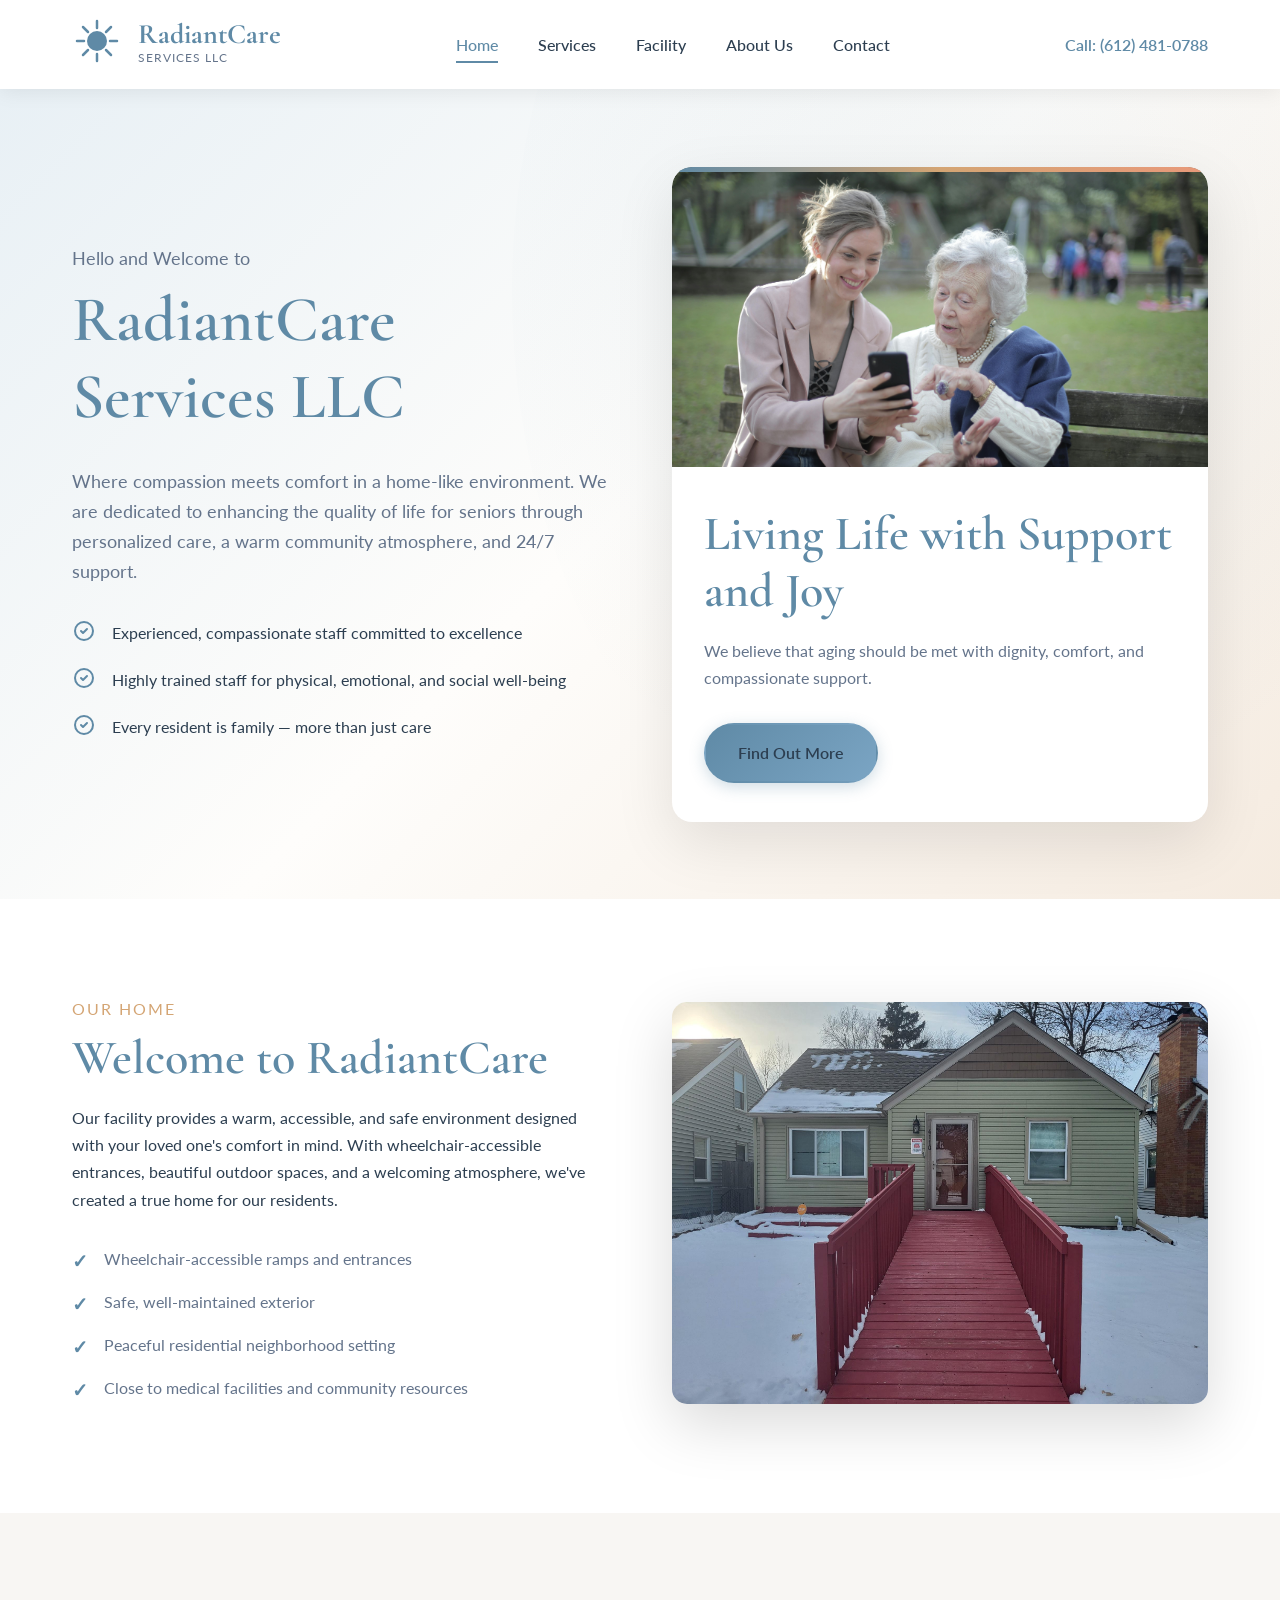
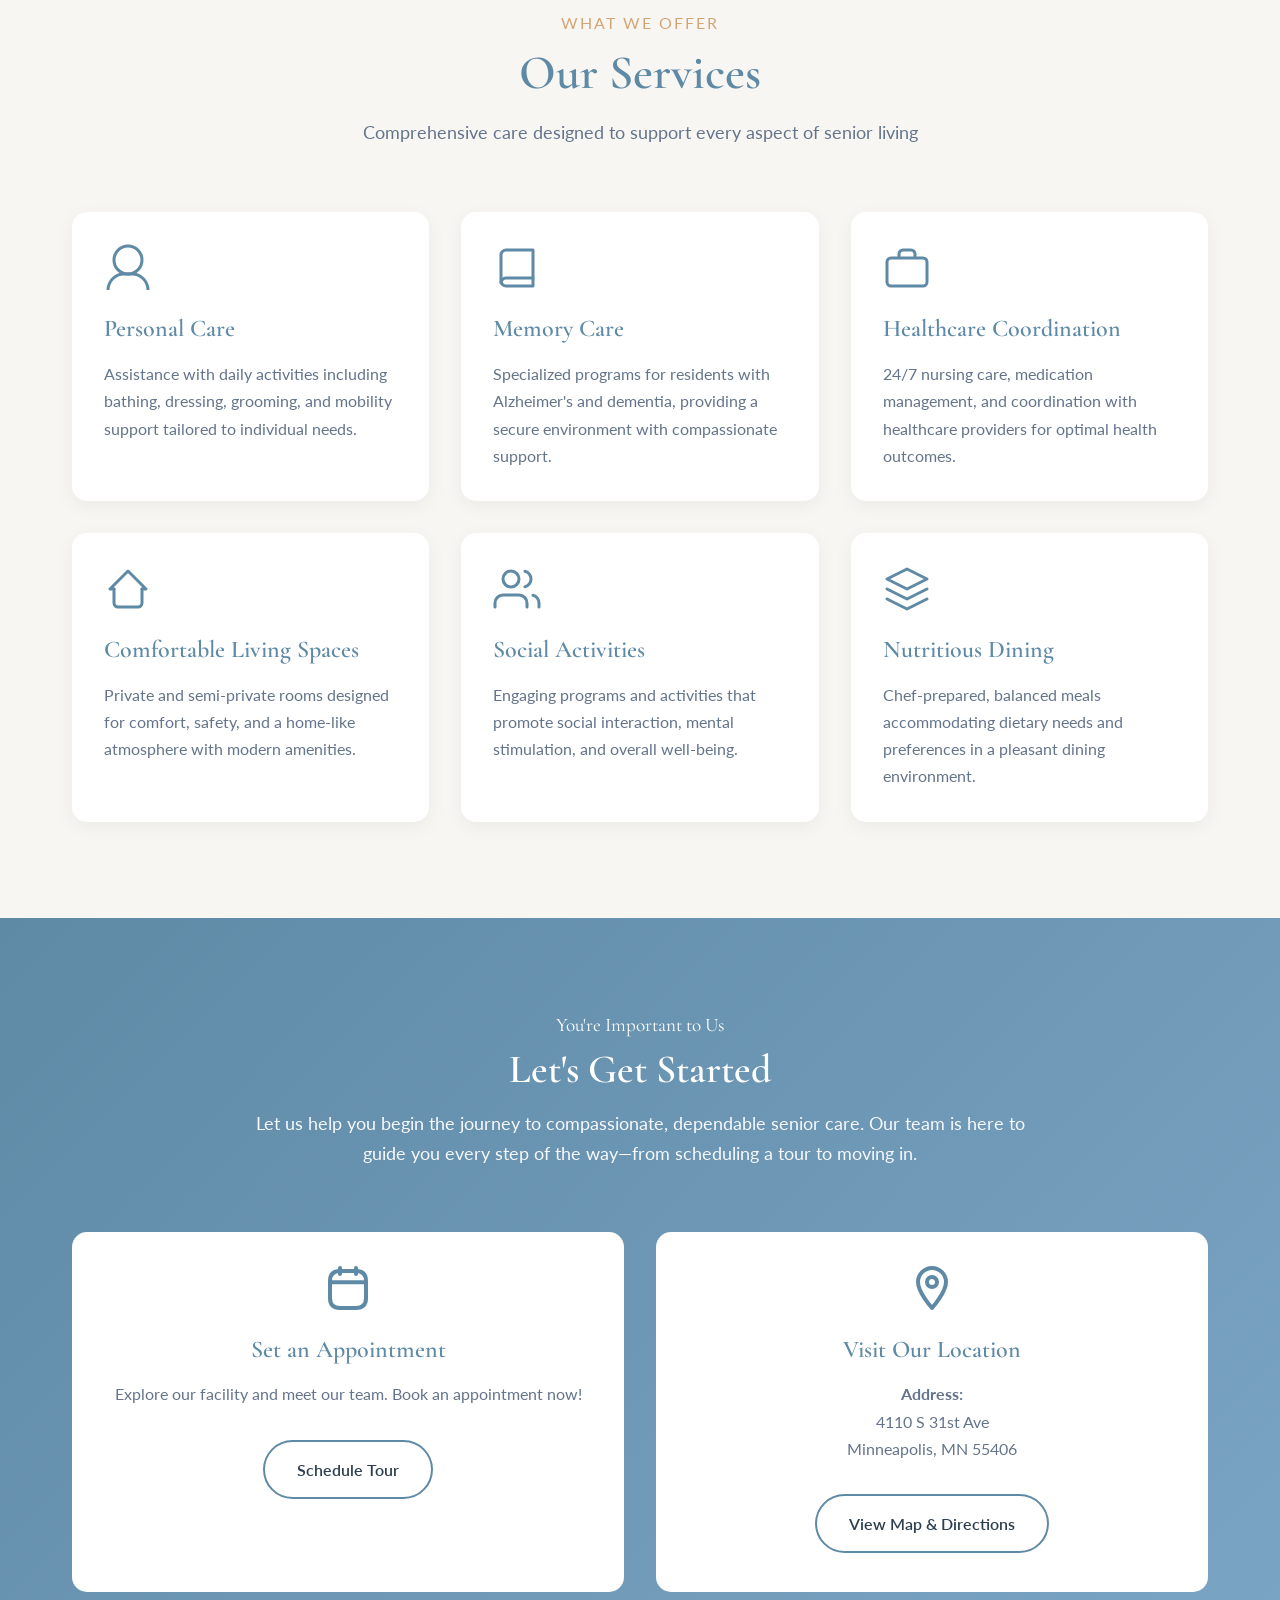
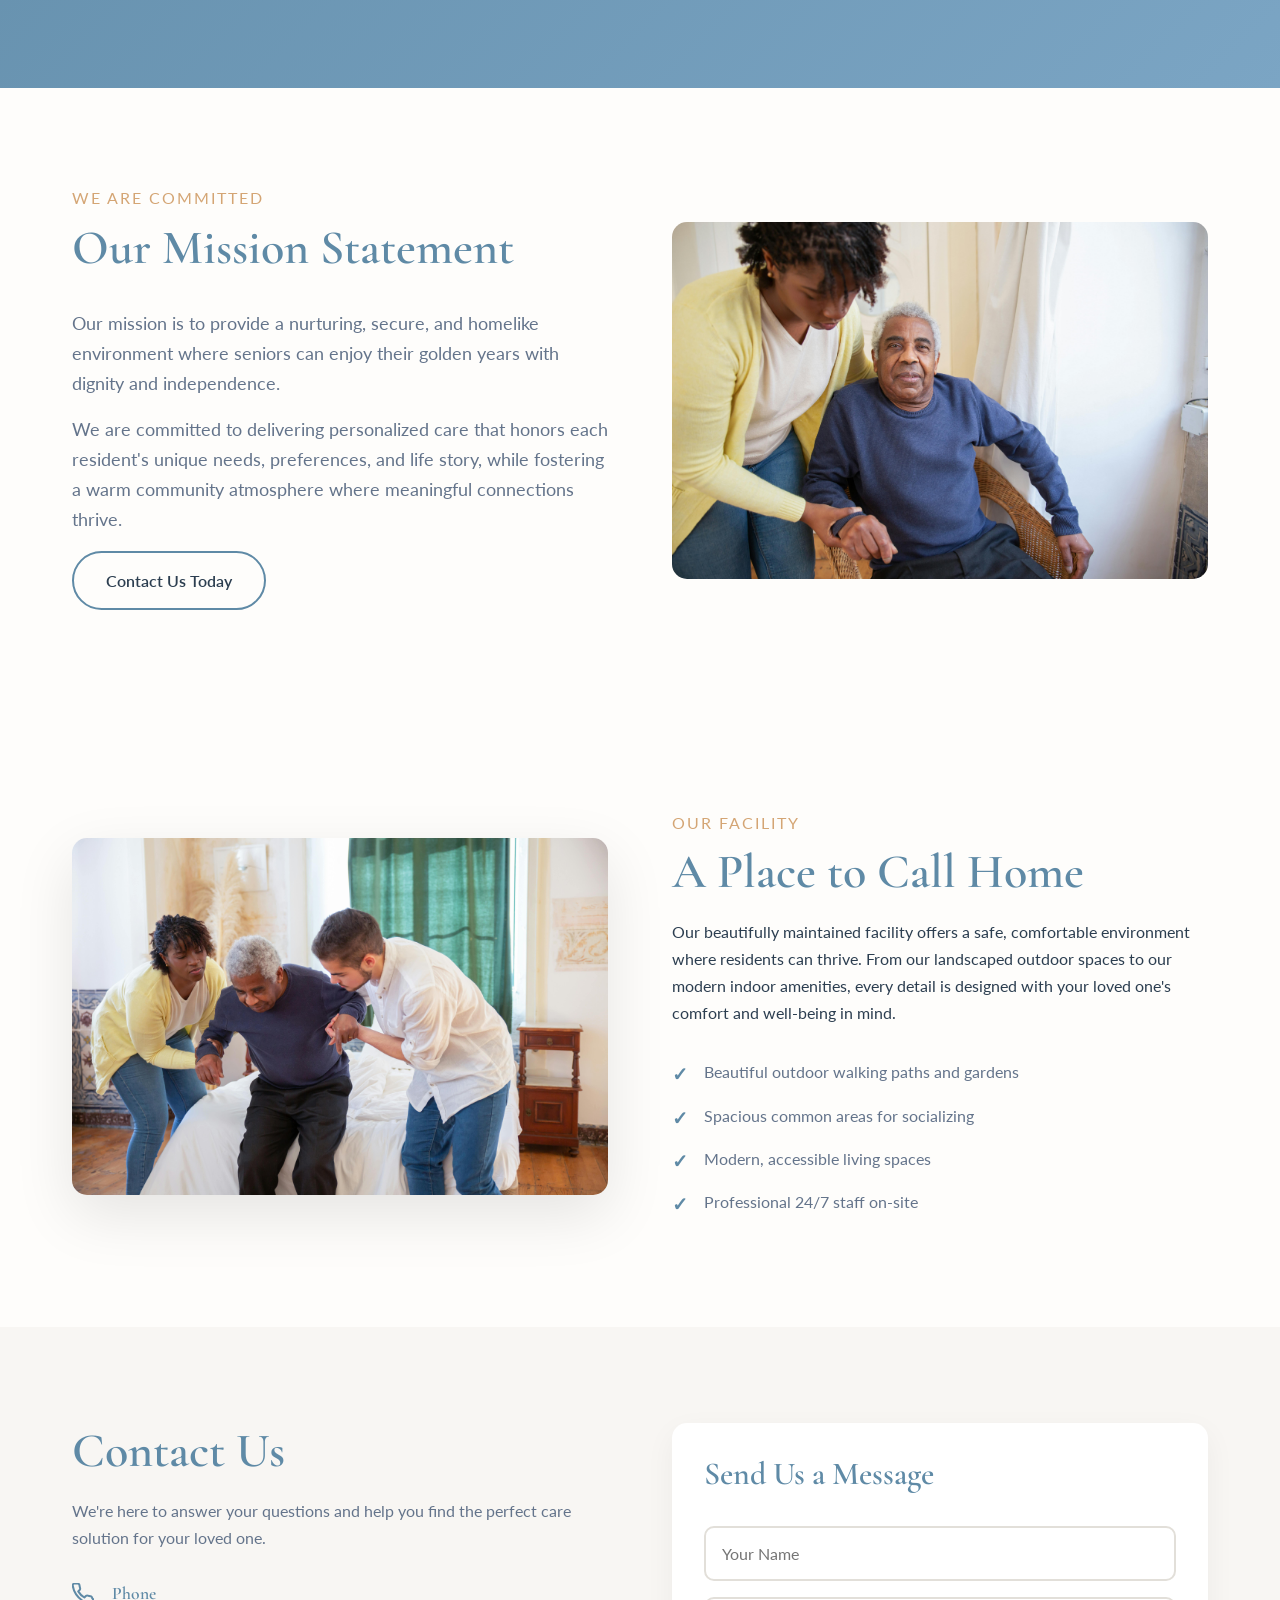
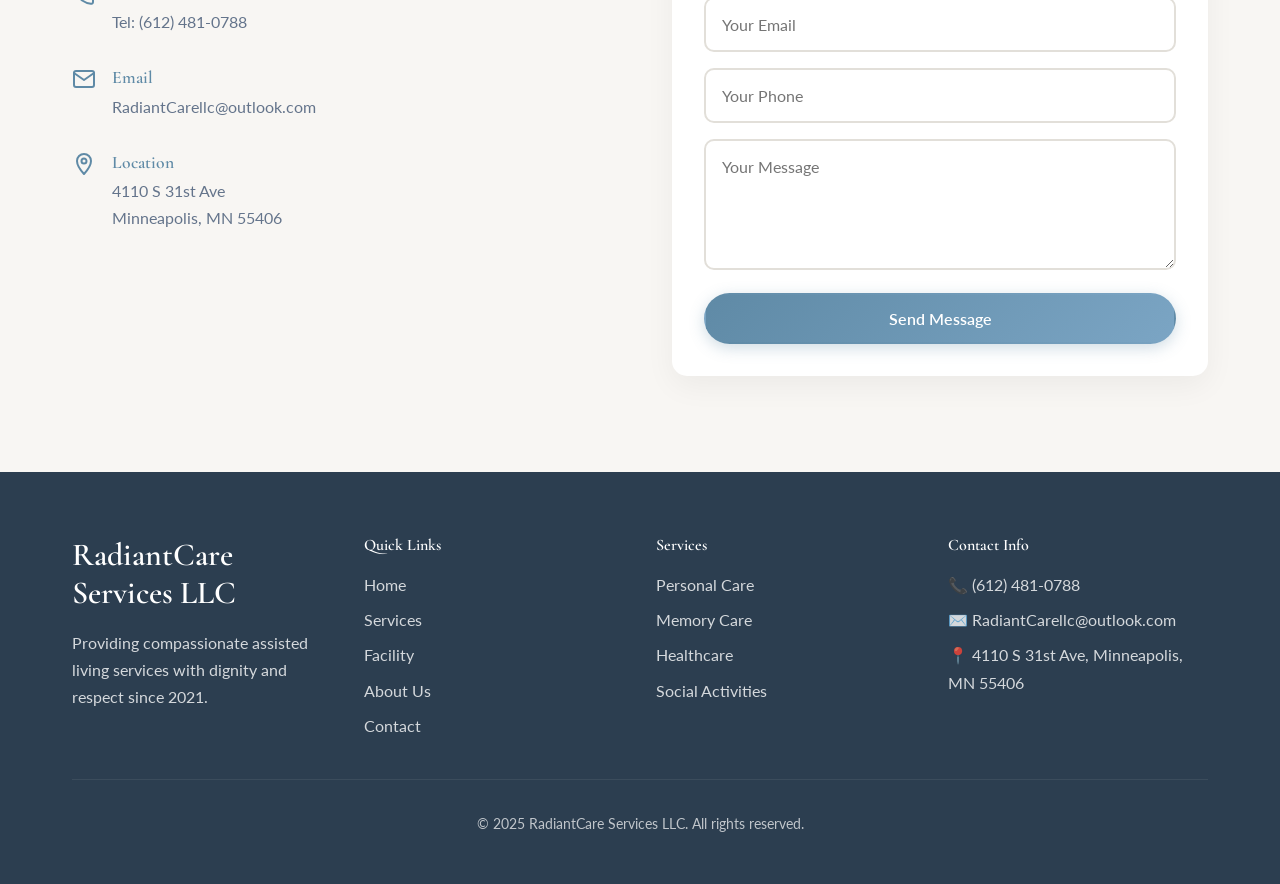
==== commit e8dfa81b: "Update index(1).html" ====
--- a/index(1).html
+++ b/index(1).html
@@ -362,7 +362,7 @@
             <div class="footer-content">
                 <div class="footer-section">
                     <h3>RadiantCare Services LLC</h3>
-                    <p>Providing compassionate assisted living services with dignity and respect since [Year].</p>
+                    <p>Providing compassionate assisted living services with dignity and respect since 2021.</p>
                 </div>
                 <div class="footer-section">
                     <h4>Quick Links</h4>
@@ -393,4 +393,4 @@
                 </div>
             </div>
             <div class="footer-bottom">
-                <p>&copy; 2025 RadiantCare Services LLC. All rights reser+                <p>&copy; 2025 RadiantCare Services LLC. All rights reserved.
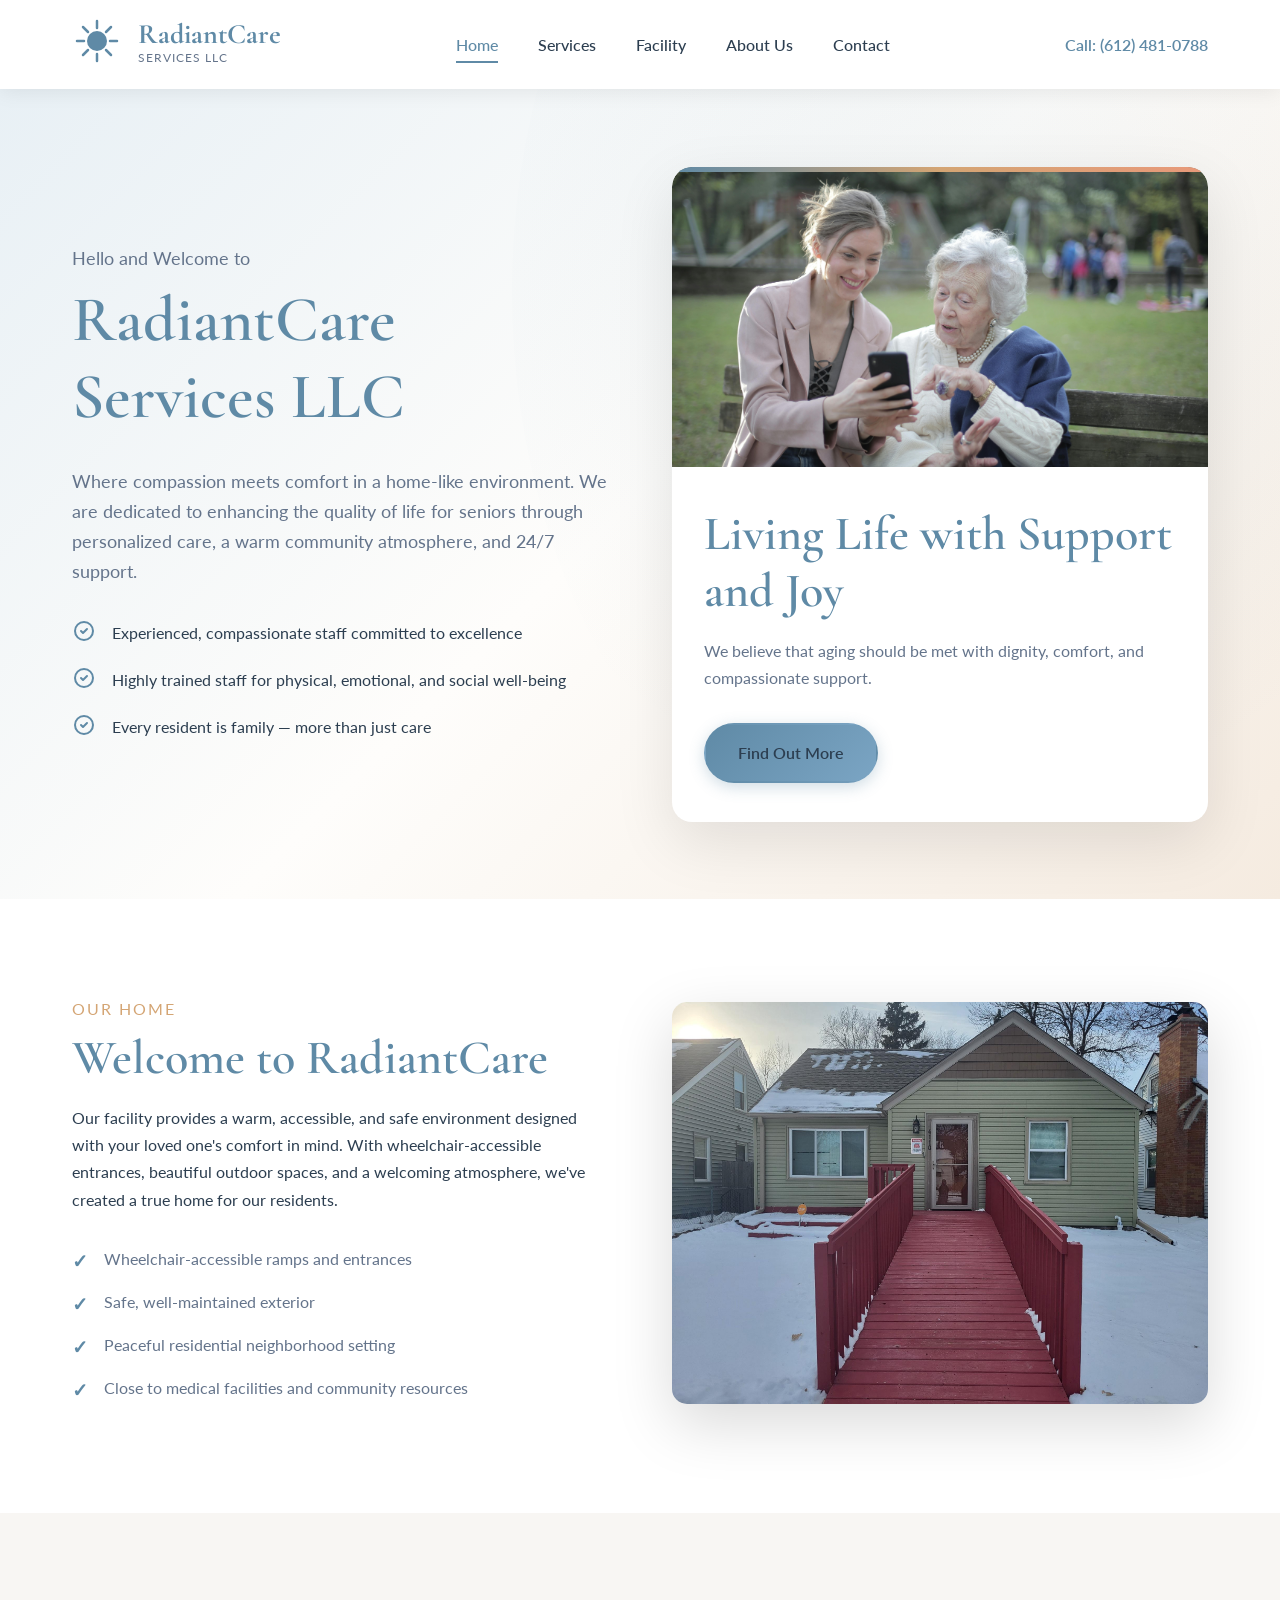
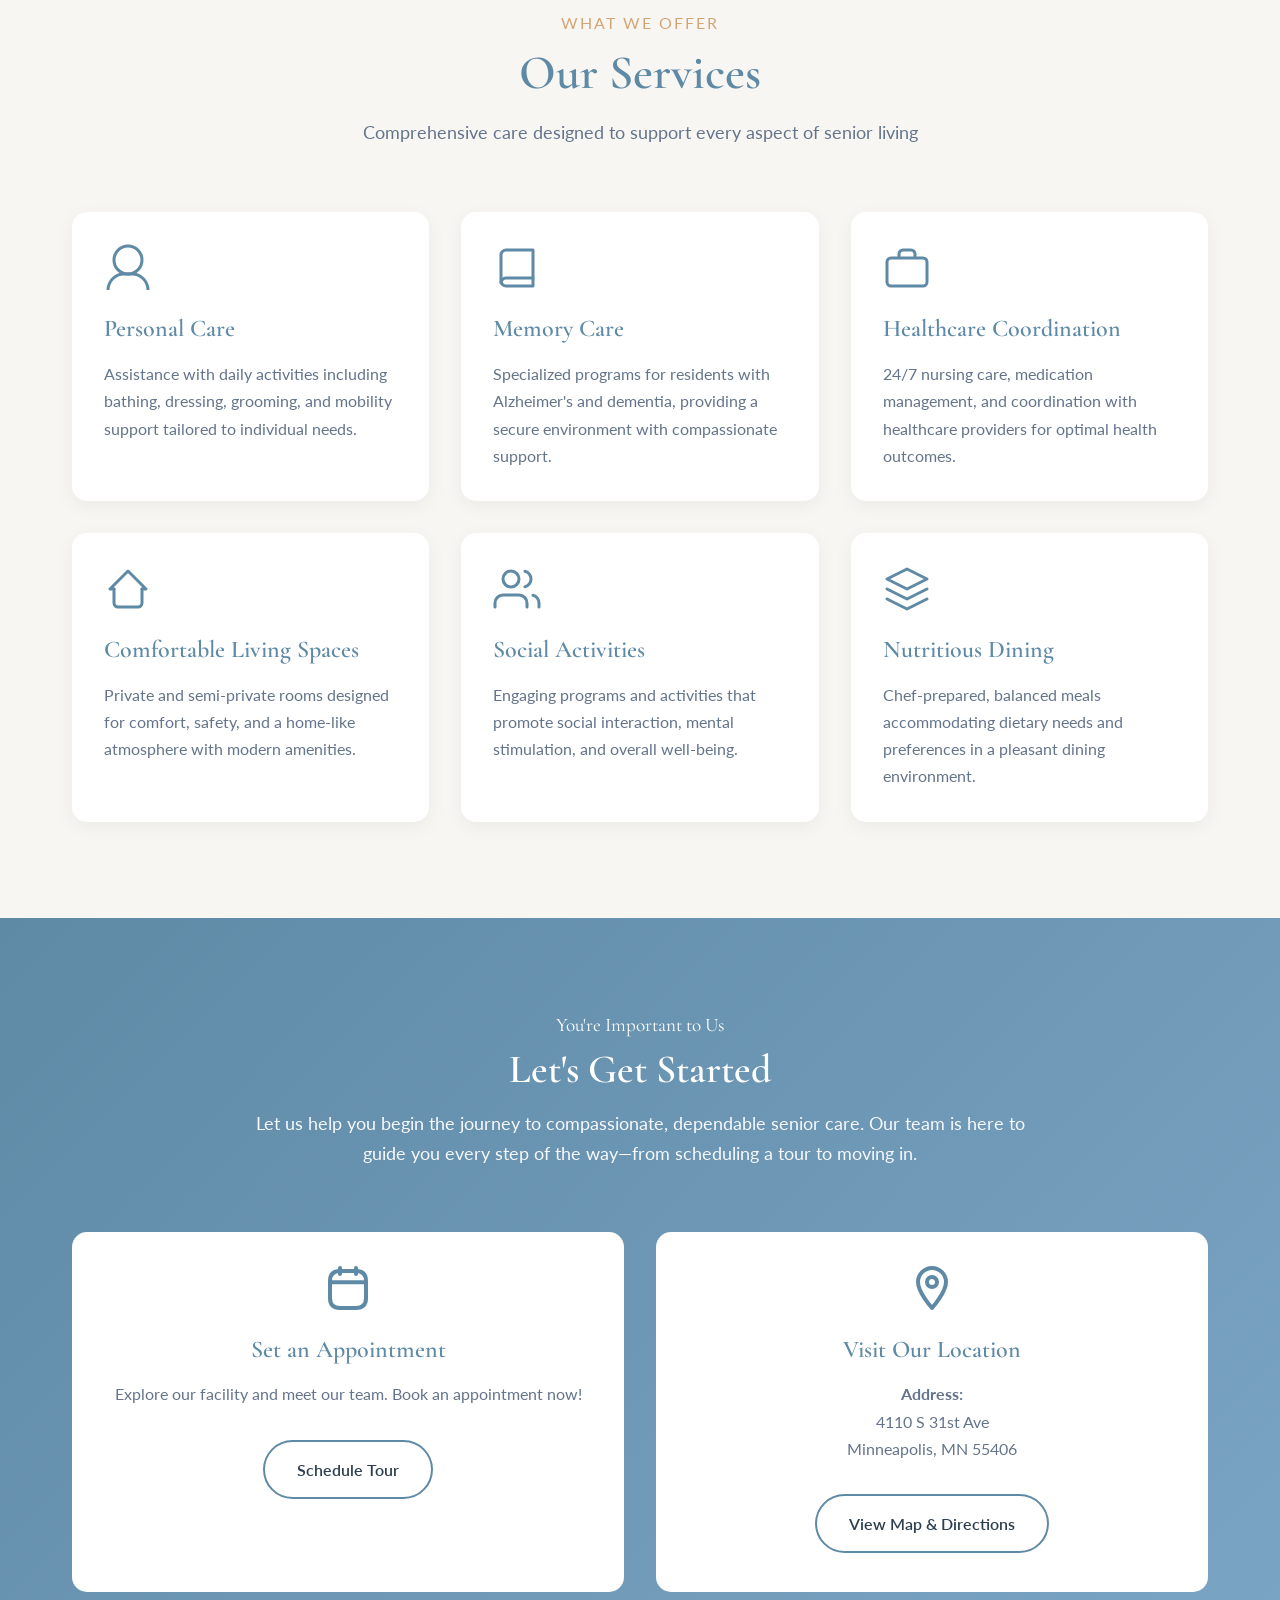
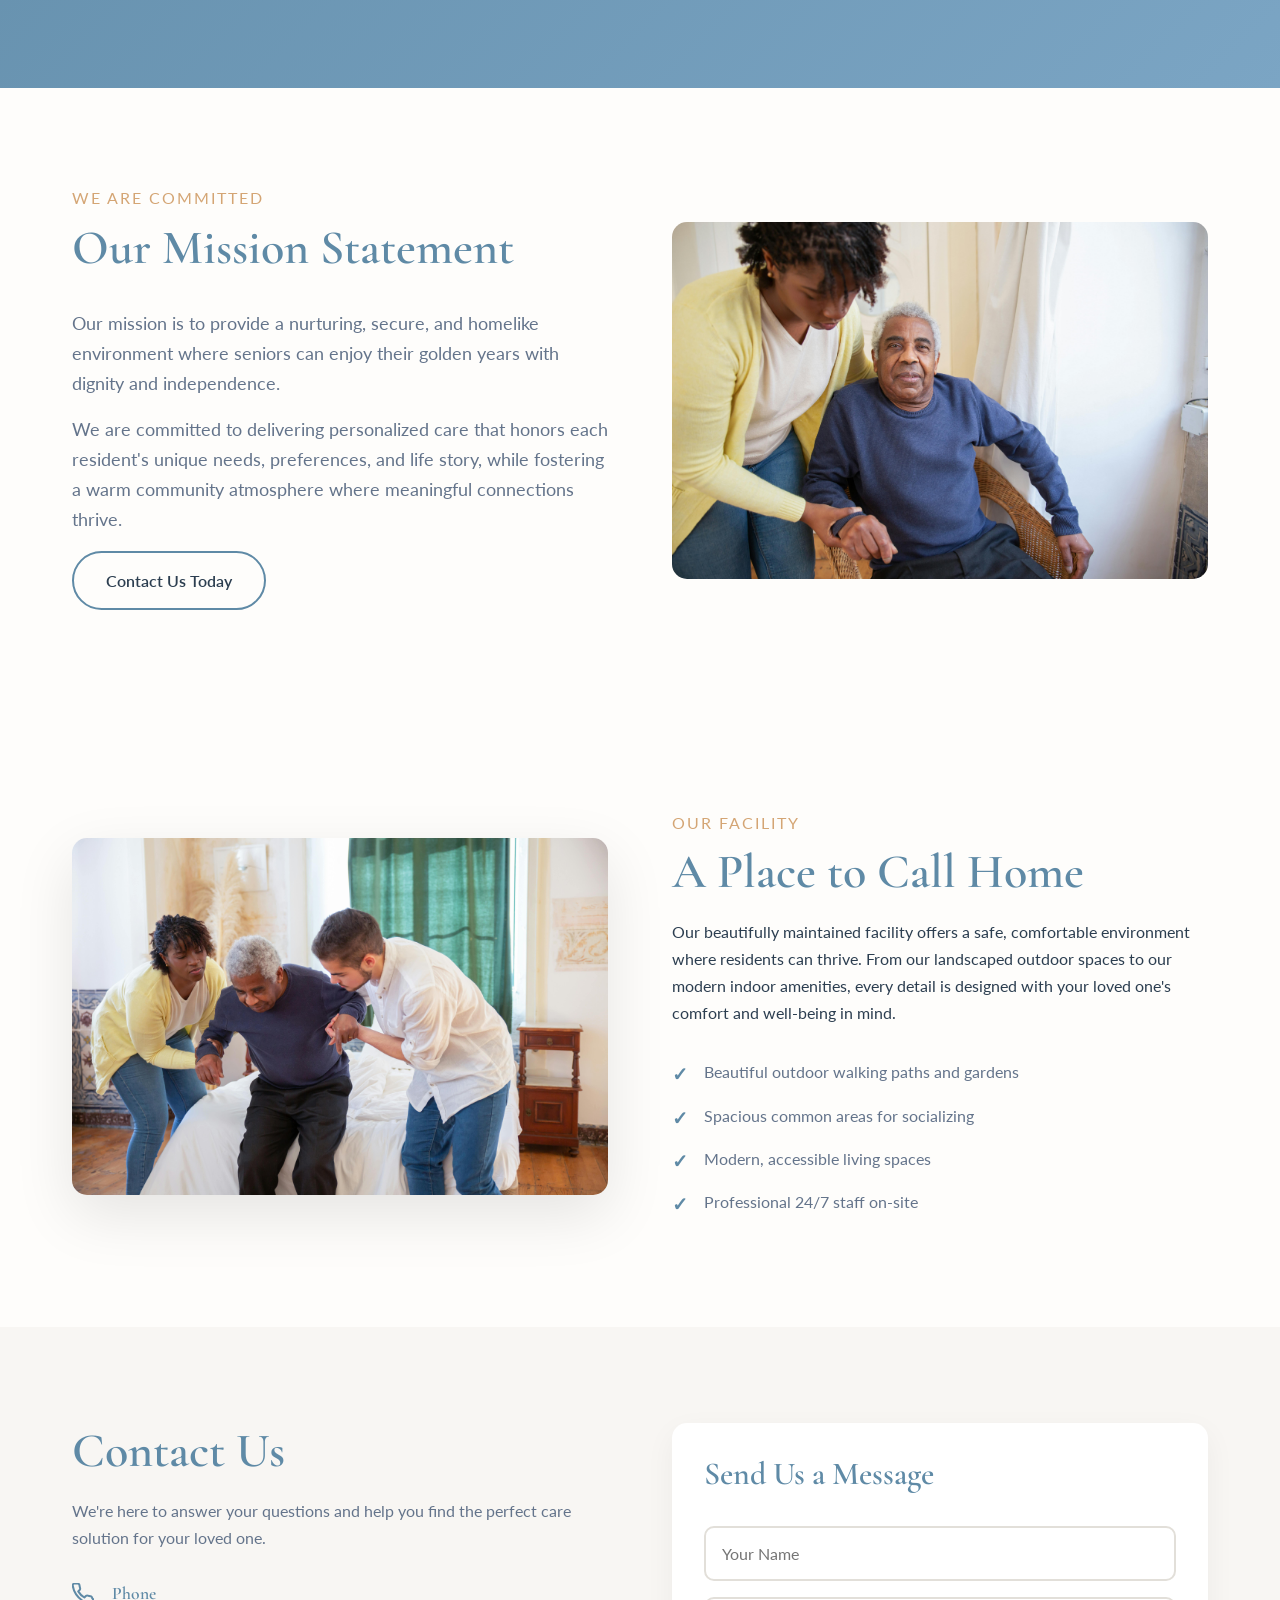
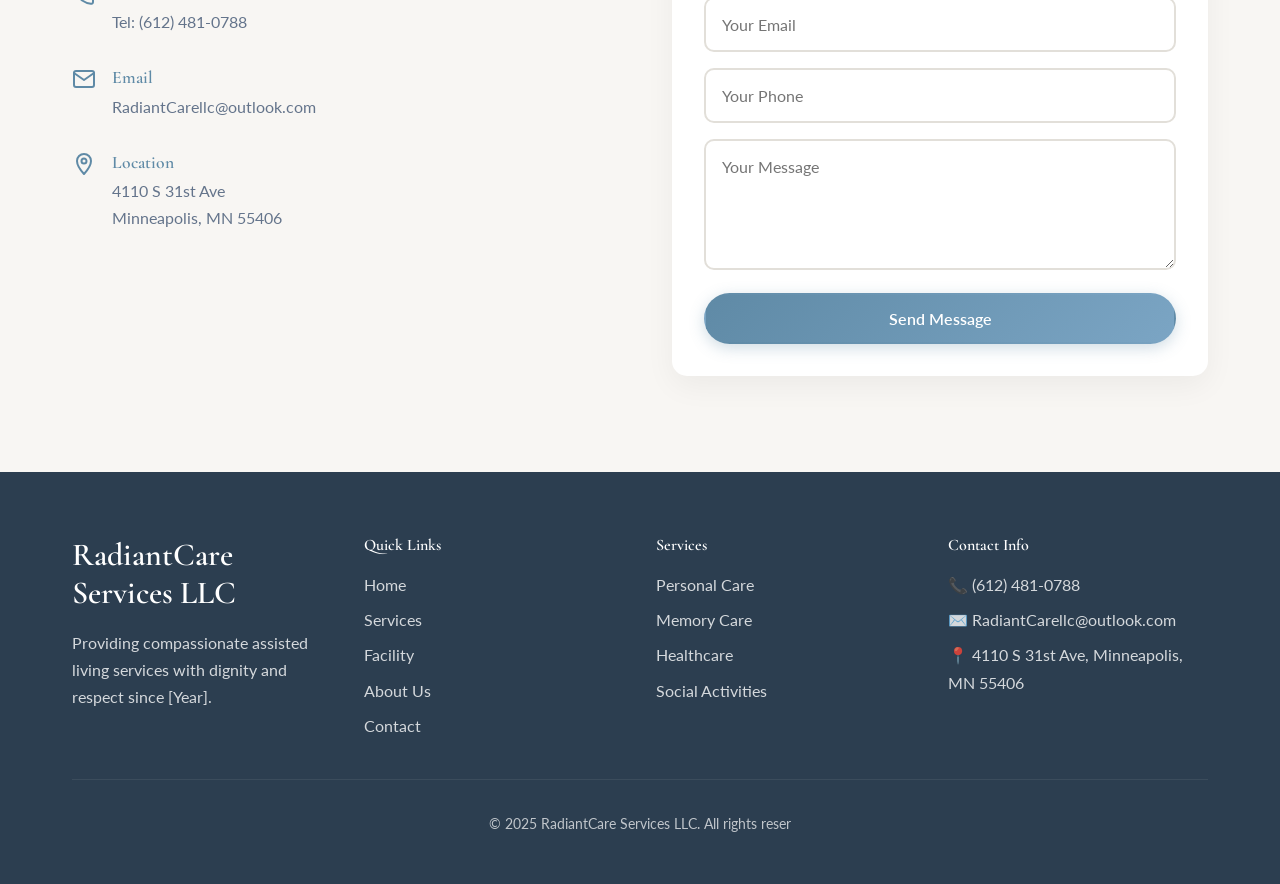
==== commit 5fc58e61: "Add files via upload" ====
--- a/index(1).html
+++ b/index(1).html
@@ -362,7 +362,7 @@
             <div class="footer-content">
                 <div class="footer-section">
                     <h3>RadiantCare Services LLC</h3>
-                    <p>Providing compassionate assisted living services with dignity and respect since 2021.</p>
+                    <p>Providing compassionate assisted living services with dignity and respect since [Year].</p>
                 </div>
                 <div class="footer-section">
                     <h4>Quick Links</h4>
@@ -393,4 +393,4 @@
                 </div>
             </div>
             <div class="footer-bottom">
-                <p>&copy; 2025 RadiantCare Services LLC. All rights reserved.
+                <p>&copy; 2025 RadiantCare Services LLC. All rights reser
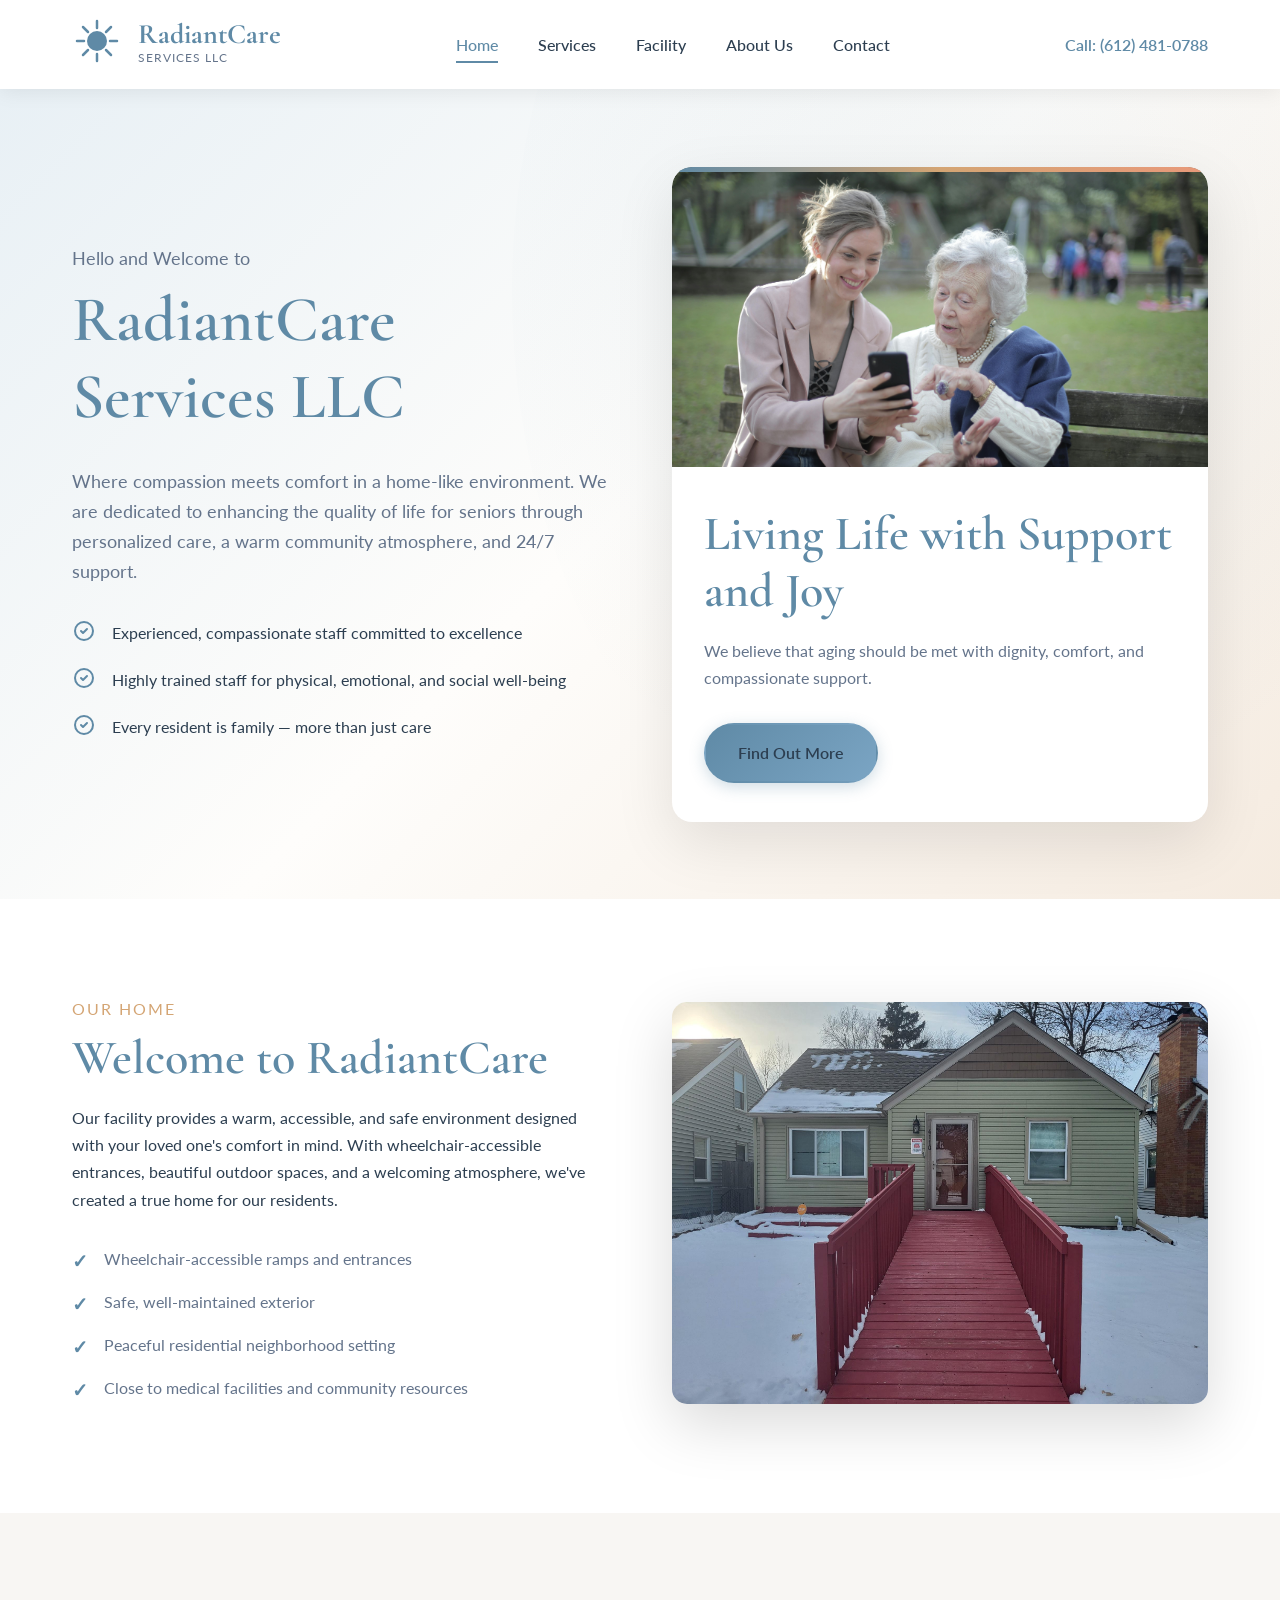
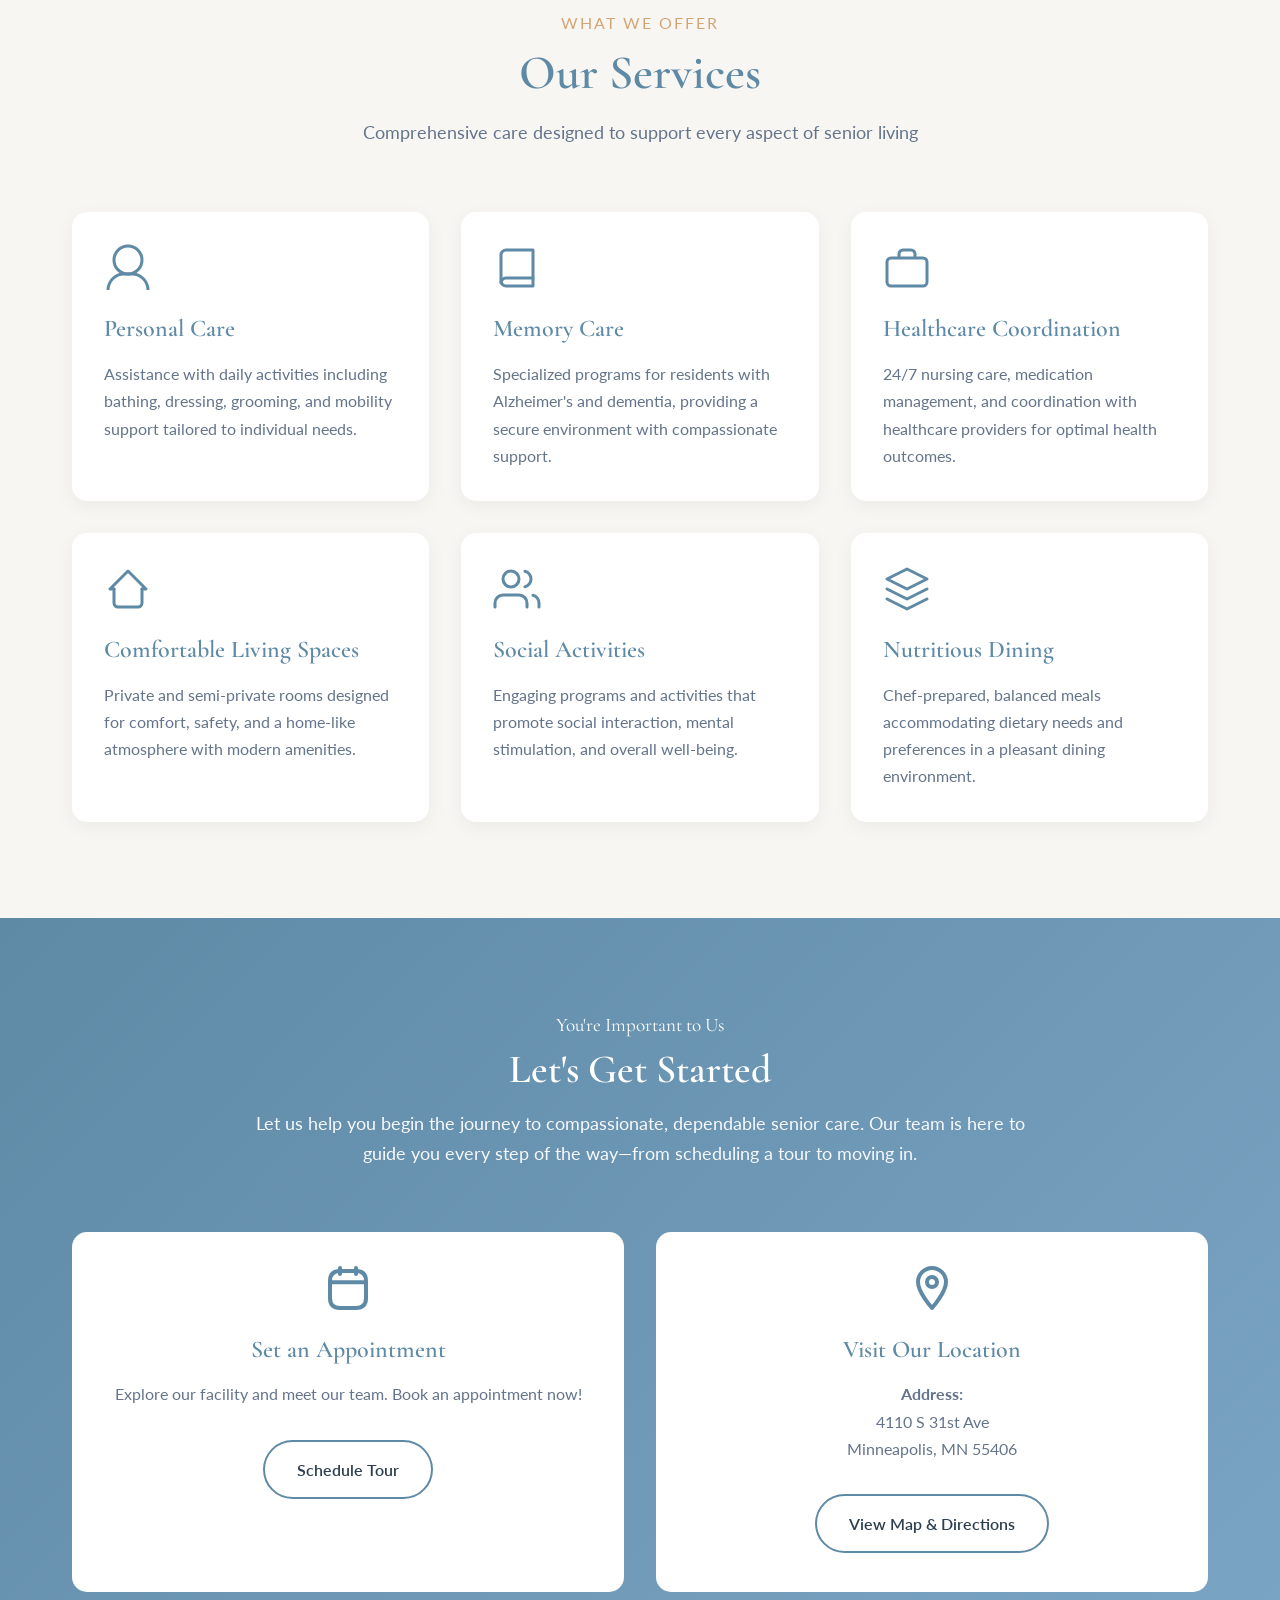
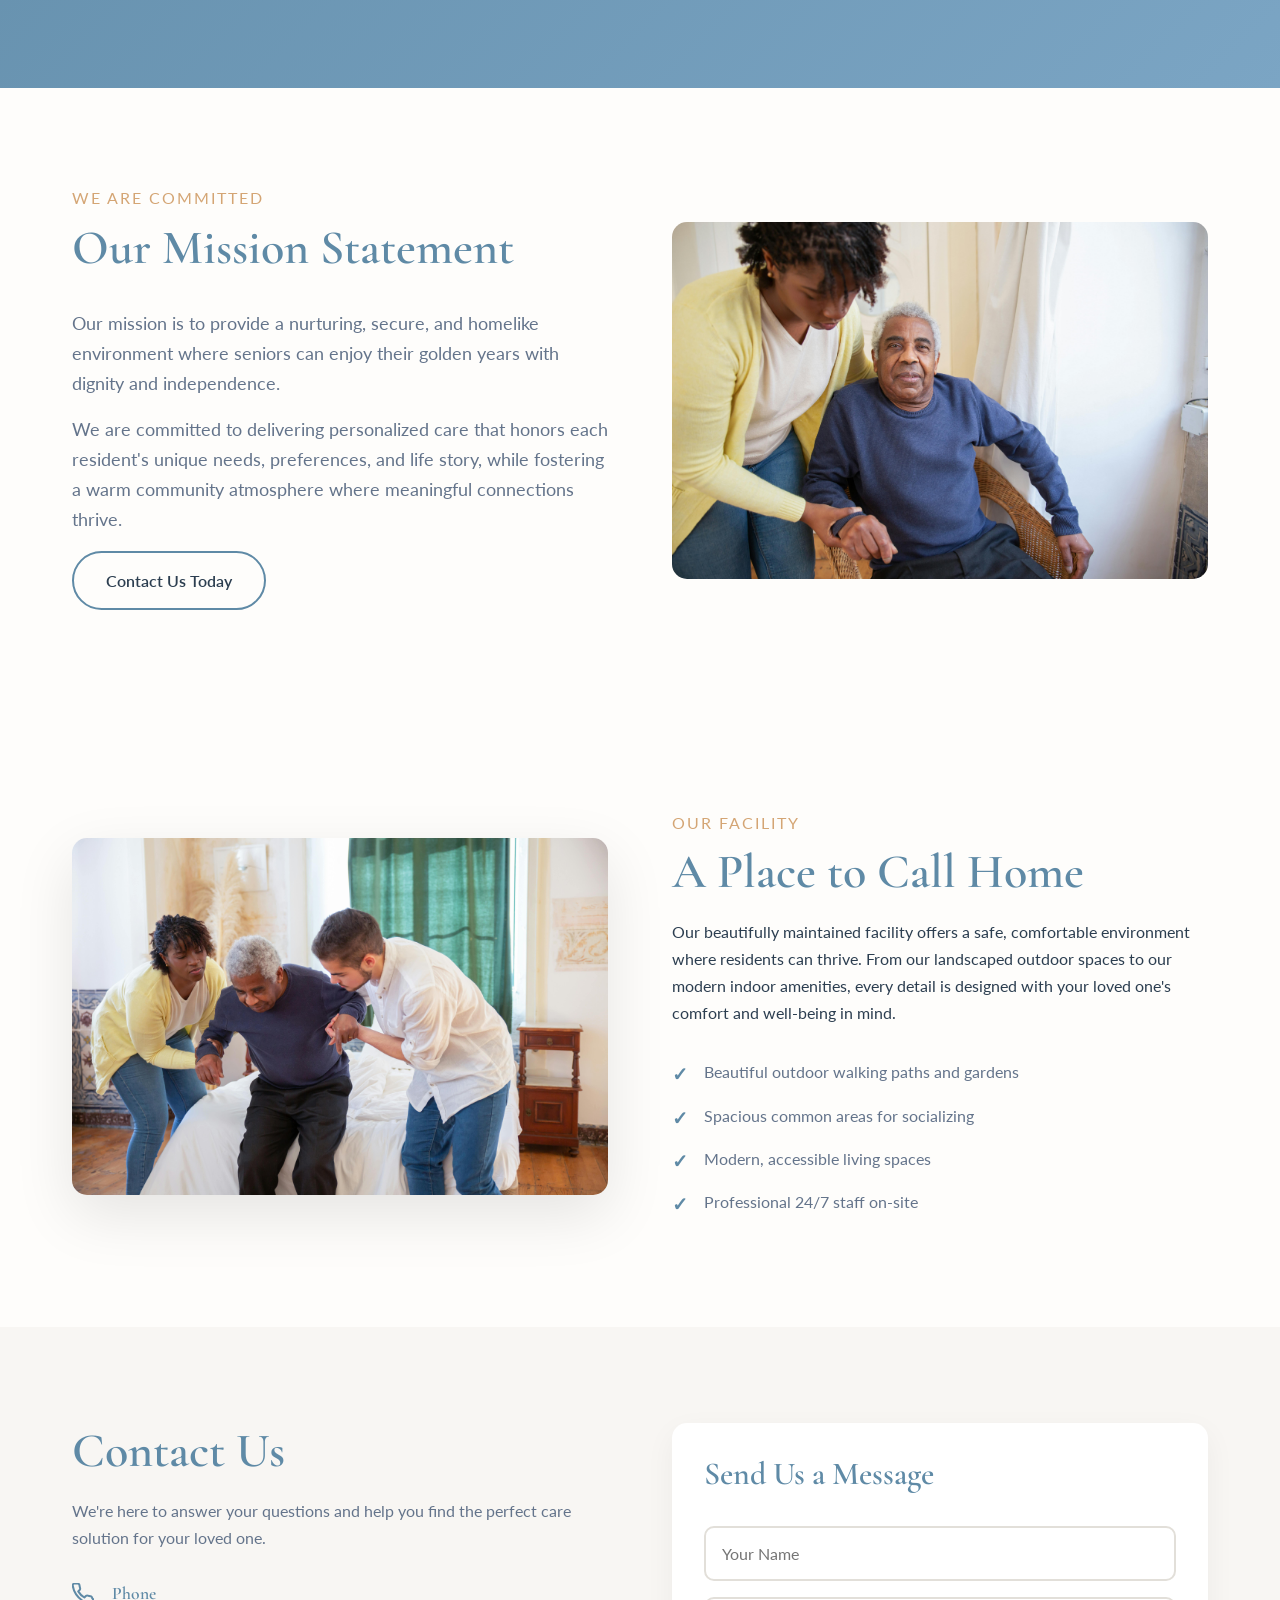
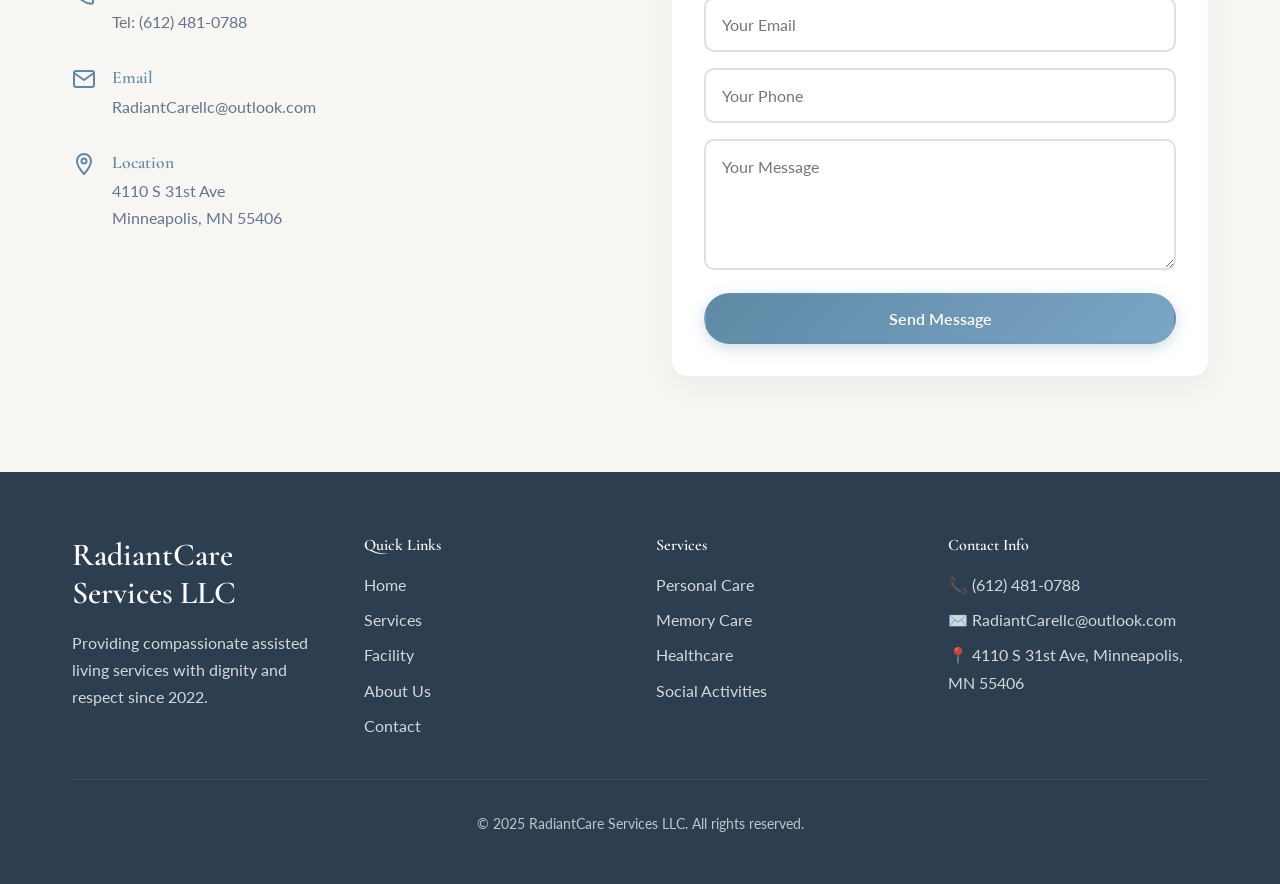
==== commit 39d157bb: "Update index(1).html" ====
--- a/index(1).html
+++ b/index(1).html
@@ -362,7 +362,7 @@
             <div class="footer-content">
                 <div class="footer-section">
                     <h3>RadiantCare Services LLC</h3>
-                    <p>Providing compassionate assisted living services with dignity and respect since [Year].</p>
+                    <p>Providing compassionate assisted living services with dignity and respect since 2022.</p>
                 </div>
                 <div class="footer-section">
                     <h4>Quick Links</h4>
@@ -393,4 +393,4 @@
                 </div>
             </div>
             <div class="footer-bottom">
-                <p>&copy; 2025 RadiantCare Services LLC. All rights reser+                <p>&copy; 2025 RadiantCare Services LLC. All rights reserved.
